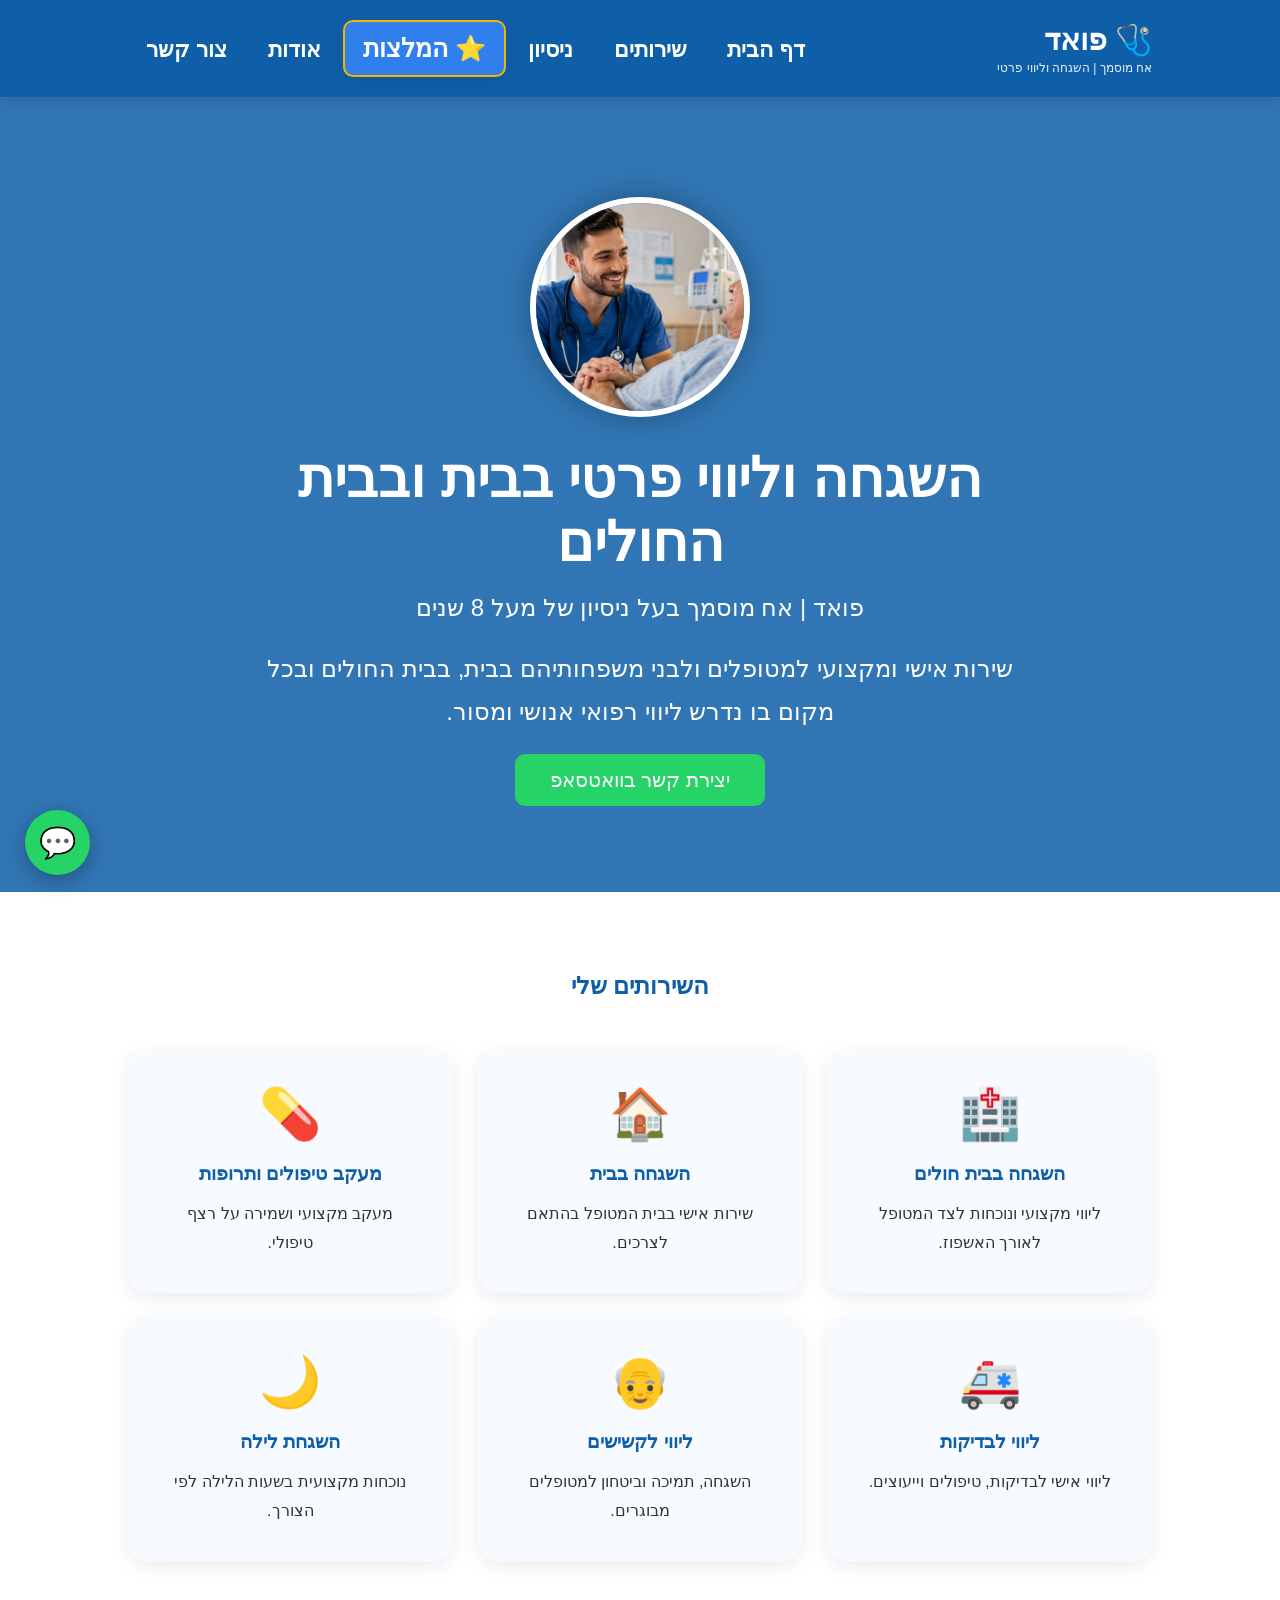
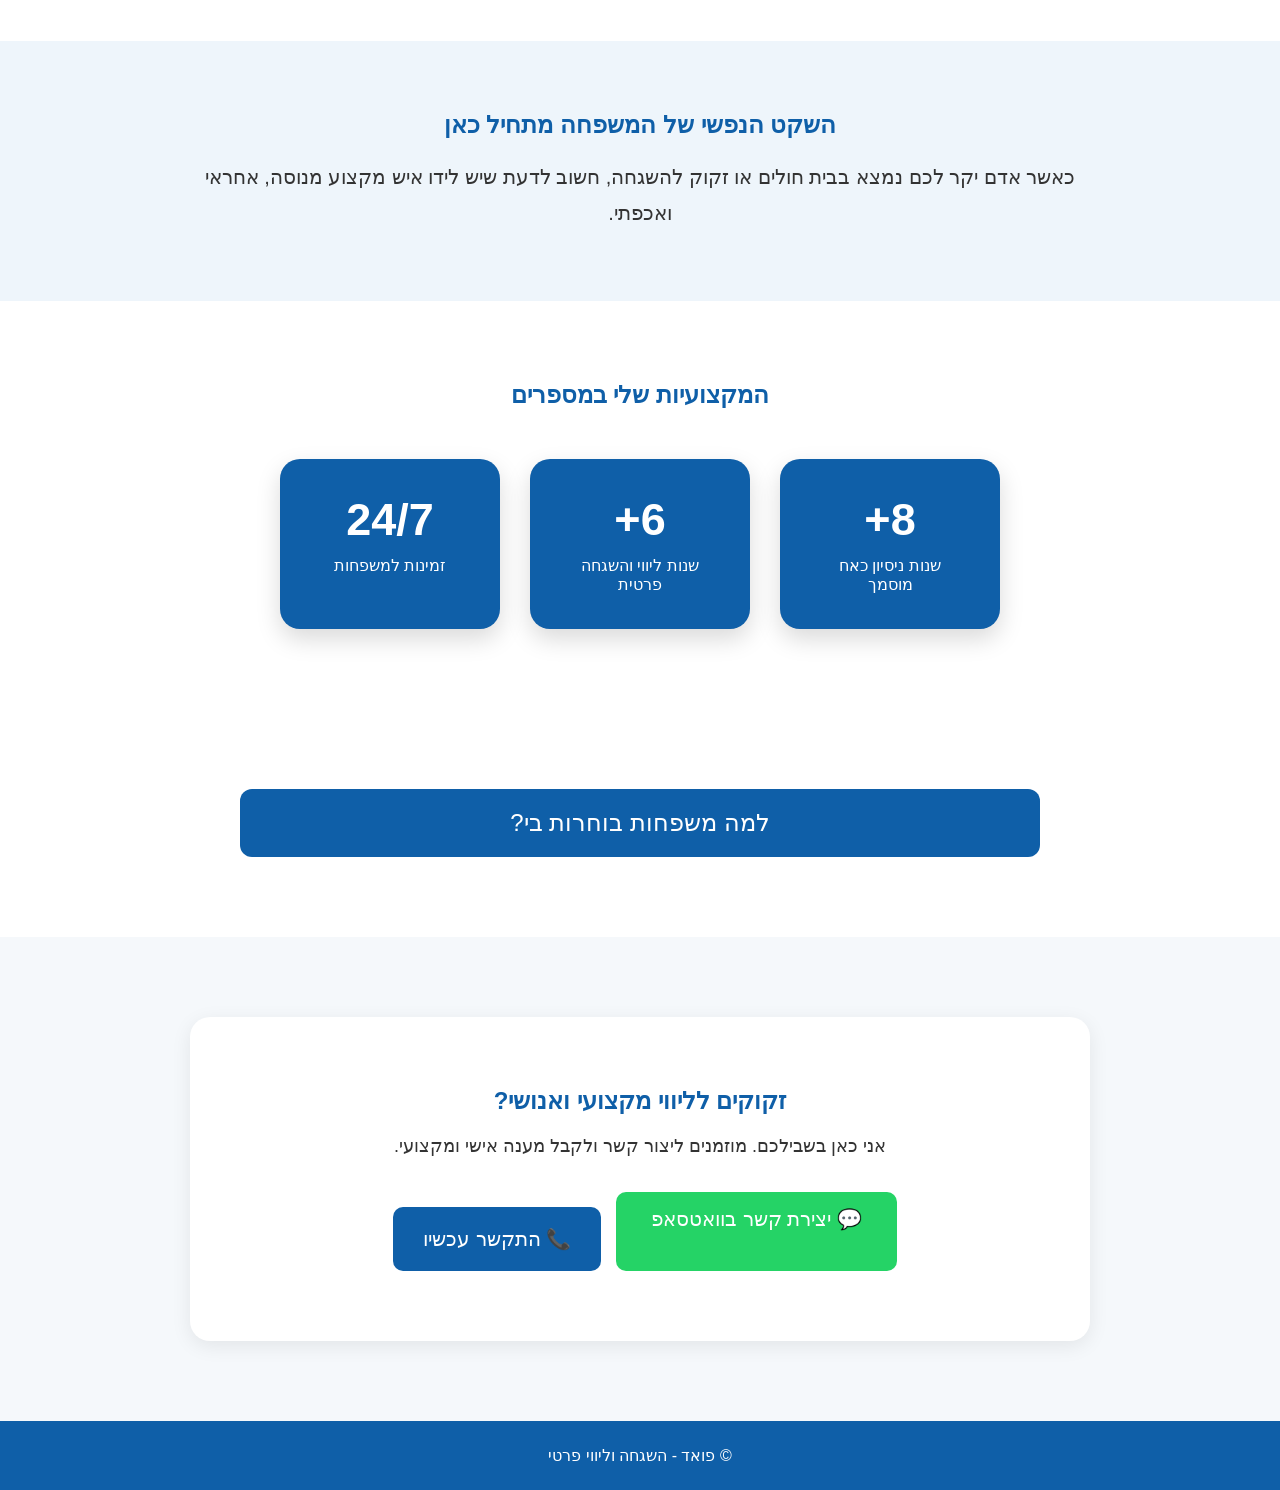
==== index.html @ 44f3ae75 "First website upload" ====
<!DOCTYPE html>
<html lang="he" dir="rtl">
<head>
    <meta charset="UTF-8">
    <meta name="viewport" content="width=device-width, initial-scale=1.0">
    <title>פואד - השגחה וליווי פרטי</title>

    <link rel="stylesheet" href="css/style.css">
</head>




<body>

<header>

  <div class="logo">

    <div class="logo-main">
        🩺 פואד
    </div>

    <div class="logo-sub">
        אח מוסמך | השגחה וליווי פרטי
    </div>

</div>

    <nav>

        <a href="index.html">דף הבית</a>

        <a href="#services">שירותים</a>

        <a href="#stats">ניסיון</a>


        
       <a class="recommendation-link"  href="recommendations.html">

          ⭐ המלצות

        </a>


        <a href="about.html">אודות</a>

        <a href="contact.html">צור קשר</a>

    </nav>

</header>


<section class="hero">

    <div class="hero-content">

        <img src="images/fuad.jpg" alt="פואד" class="profile-image">

    <h1>
    השגחה וליווי פרטי בבית ובבית החולים
</h1>

<h3 class="hero-subtitle">
    פואד | אח מוסמך בעל ניסיון של מעל 8 שנים
</h3>

        <p>
            שירות אישי ומקצועי למטופלים ולבני משפחותיהם בבית, בבית החולים ובכל מקום בו נדרש ליווי רפואי אנושי ומסור.
        </p>

        <a class="whatsapp-btn"
           href="https://wa.me/972526939350?text=שלום פואד, ראיתי את האתר שלך ואני מעוניין לקבל מידע על השירותים."
           target="_blank">

            יצירת קשר בוואטסאפ

        </a>

    </div>

</section>






<section class="services" id="services">

    <h2>השירותים שלי</h2>

    <div class="services-grid">

        <div class="service-card">
            <div class="service-icon">🏥</div>
            <h3>השגחה בבית חולים</h3>
            <p>ליווי מקצועי ונוכחות לצד המטופל לאורך האשפוז.</p>
        </div>

        <div class="service-card">
            <div class="service-icon">🏠</div>
            <h3>השגחה בבית</h3>
            <p>שירות אישי בבית המטופל בהתאם לצרכים.</p>
        </div>

        <div class="service-card">
            <div class="service-icon">💊</div>
            <h3>מעקב טיפולים ותרופות</h3>
            <p>מעקב מקצועי ושמירה על רצף טיפולי.</p>
        </div>

        <div class="service-card">
            <div class="service-icon">🚑</div>
            <h3>ליווי לבדיקות</h3>
            <p>ליווי אישי לבדיקות, טיפולים וייעוצים.</p>
        </div>

        <div class="service-card">
            <div class="service-icon">👴</div>
            <h3>ליווי לקשישים</h3>
            <p>השגחה, תמיכה וביטחון למטופלים מבוגרים.</p>
        </div>

        <div class="service-card">
            <div class="service-icon">🌙</div>
            <h3>השגחת לילה</h3>
            <p>נוכחות מקצועית בשעות הלילה לפי הצורך.</p>
        </div>

    </div>

</section>



<section class="trust">

    <h2>השקט הנפשי של המשפחה מתחיל כאן</h2>

    <p>
        כאשר אדם יקר לכם נמצא בבית חולים או זקוק להשגחה,
        חשוב לדעת שיש לידו איש מקצוע מנוסה, אחראי ואכפתי.
    </p>

</section>





<section class="stats" id="stats">

    <h2>המקצועיות שלי במספרים</h2>

    <div class="stats-container">

       <div class="stat-box">
    <h3>8+</h3>
    <p>שנות ניסיון כאח מוסמך</p>
</div>

<div class="stat-box">
    <h3>6+</h3>
    <p>שנות ליווי והשגחה פרטית</p>
</div>

<div class="stat-box">
    <h3>24/7</h3>
    <p>זמינות למשפחות</p>
</div>

    </div>

</section>

<section class="why-me">

    <button class="accordion-btn">
        למה משפחות בוחרות בי?
    </button>

    <div class="accordion-content">

        <ul>

            <li>אח מוסמך עם ניסיון קליני אמיתי</li>

            <li>ליווי אישי וישיר ללא חברת תיווך</li>

            <li>זמינות וגמישות בהתאם לצורכי המשפחה</li>

            <li>ניסיון בסיעוד מורכב ובפסיכיאטריה</li>

            <li>קשר רציף ועדכונים לבני המשפחה</li>

            <li>יחס אנושי, סבלני ומכבד</li>

        </ul>

    </div>

</section>

<section class="final-cta">

    <h2>
        זקוקים לליווי מקצועי ואנושי?
    </h2>

    <p>
        אני כאן בשבילכם. מוזמנים ליצור קשר ולקבל מענה אישי ומקצועי.
    </p>

<div class="cta-buttons">

    <a
    class="whatsapp-btn"
    href="https://wa.me/972526939350"
    target="_blank">

    💬 יצירת קשר בוואטסאפ

    </a>

    <a
    class="call-btn"
    href="tel:0526939350">

    📞 התקשר עכשיו

    </a>

</div>

</section>

<footer>

    <p>
        © פואד - השגחה וליווי פרטי
    </p>

</footer>

<a
class="floating-whatsapp"
href="https://wa.me/972526939350"
target="_blank">

💬

</a>

<script>

const accordionBtn =
document.querySelector(".accordion-btn");

const accordionContent =
document.querySelector(".accordion-content");

accordionBtn.addEventListener("click", () => {

    accordionContent.classList.toggle("active");

});

</script>


</body>
</html>
---- css/style.css ----
*{
    margin:0;
    padding:0;
    box-sizing:border-box;
    font-family:Arial, sans-serif;
}

body{
    background:#f5f8fb;
    color:#333;
}

header{
    background:#0f5fa8;
    color:white;

    display:flex;
    justify-content:space-between;
    align-items:center;

    padding:20px 10%;
}

nav a{

    color:white;

    text-decoration:none;

    font-weight:700;

    font-size:22px;

    padding:12px 18px;

    border-radius:10px;

    transition:all 0.3s ease;

    display:inline-block;
}

.hero{
    text-align:center;
    padding:100px 20px;
}

.hero h1{
    font-size:48px;
    margin-bottom:20px;
}

.hero p{
    font-size:22px;
    margin-bottom:30px;
}

.whatsapp-btn{
    background:#25d366;
    color:white;

    text-decoration:none;

    padding:15px 35px;
    border-radius:10px;

    font-size:20px;
}

.services{
    padding:80px 10%;
}

.services h2{
    text-align:center;
    margin-bottom:40px;
}

.cards{
    display:grid;
    grid-template-columns:repeat(auto-fit,minmax(250px,1fr));
    gap:20px;
}

.card{
    background:white;
    padding:30px;

    text-align:center;

    border-radius:15px;

    box-shadow:0 0 15px rgba(0,0,0,0.1);
}

.advantages{
    padding:80px 10%;
    text-align:center;
}

.advantages ul{
    list-style:none;
    margin-top:30px;
}

.advantages li{
    margin-bottom:15px;
    font-size:20px;
}

footer{
    background:#0f5fa8;
    color:white;
    text-align:center;
    padding:25px;
    margin-top:50px;
}


.hero{
    background:linear-gradient(
        rgba(15,95,168,0.85),
        rgba(15,95,168,0.85)
    );
    
    color:white;

    min-height:80vh;

    display:flex;
    justify-content:center;
    align-items:center;

    text-align:center;
}

.hero-content{
    max-width:800px;
}

.profile-image{
    width:220px;
    height:220px;

    object-fit:cover;

    border-radius:50%;

    border:6px solid white;

    margin-bottom:25px;

    box-shadow:0 0 30px rgba(0,0,0,0.3);
}

.hero h1{
    font-size:55px;
    margin-bottom:20px;
}

.hero p{
    font-size:24px;
    line-height:1.8;
    margin-bottom:35px;
}

.card{
    transition:0.3s;
}

.card:hover{
    transform:translateY(-10px);
}

.whatsapp-btn:hover{
    opacity:0.9;
}


.stats{
    background:white;
    padding:80px 10%;
    text-align:center;
}

.stats h2{
    margin-bottom:50px;
    color:#0f5fa8;
}

.stats-container{
    display:flex;
    justify-content:center;
    gap:30px;
    flex-wrap:wrap;
}

.stat-box{
    background:#0f5fa8;
    color:white;

    width:220px;

    padding:35px;

    border-radius:20px;

    box-shadow:0 10px 25px rgba(0,0,0,0.15);
}

.stat-box h3{
    font-size:45px;
    margin-bottom:10px;
}

.trust{
    padding:70px 15%;
    text-align:center;
    background:#eef5fb;
}

.trust h2{
    color:#0f5fa8;
    margin-bottom:20px;
}

.trust p{
    font-size:20px;
    line-height:1.8;
}

.why-me{
    padding:80px 10%;
    background:#ffffff;
    text-align:center;
}

.why-me h2{
    color:#0f5fa8;
    margin-bottom:35px;
}

.why-me ul{
    list-style:none;
    max-width:700px;
    margin:auto;
}

.why-me li{
    padding:15px;
    margin-bottom:12px;
    background:#f5f8fb;
    border-radius:12px;
    font-size:20px;
}

.why-me{
    padding:80px 10%;
}

.accordion{
    max-width:800px;
    margin:auto;
}

.accordion-title{
    background:#0f5fa8;
    color:white;
    padding:20px;
    border-radius:12px;
    text-align:center;
    font-size:24px;
    cursor:pointer;
}

.accordion-content{
    max-height:0;
    overflow:hidden;
    transition:max-height 0.5s ease;
}


.accordion-content ul{
    list-style:none;
    margin-top:15px;
}

.accordion-content li{
    background:#f5f8fb;
    padding:15px;
    margin-bottom:10px;
    border-radius:10px;
}

header{
    position:sticky;
    top:0;
    z-index:999;

    background:#0f5fa8;

    box-shadow:0 3px 15px rgba(0,0,0,0.15);

    backdrop-filter:blur(8px);
}

.logo{
    display:flex;
    flex-direction:column;
}

.logo-main{
    font-size:30px;
    font-weight:bold;
    line-height:1.2;
    transition:0.3s;
}

.logo-sub{
    font-size:12px;
    opacity:0.9;
    margin-top:3px;
}

nav a{
    transition:0.3s;
}

nav a:hover{
    background:rgba(255,255,255,0.15);
    transform:scale(1.2);
    color:white;
    -webkit-transform:scale(1.2);
    -moz-transform:scale(1.2);
    -ms-transform:scale(1.2);
    -o-transform:scale(1.2);
}

.floating-whatsapp{
    position:fixed;

    bottom:25px;
    left:25px;

    width:65px;
    height:65px;

    background:#25d366;

    border-radius:50%;

    display:flex;
    justify-content:center;
    align-items:center;

    text-decoration:none;

    font-size:30px;

    box-shadow:0 5px 20px rgba(0,0,0,0.3);

    z-index:9999;
}

.hero-subtitle{
    margin-bottom:25px;
    font-size:24px;
    font-weight:normal;
}

.recommendations-page{
    padding:80px 10%;
    text-align:center;
}

.recommendations-page h1{
    color:#0f5fa8;
    margin-bottom:15px;
}

.recommendations-intro{
    margin-bottom:40px;
    font-size:20px;
}

.recommendations-gallery{
    display:grid;
    grid-template-columns:repeat(auto-fit,minmax(320px,1fr));
    gap:30px;
}

.recommendation-card{
    background:white;

    border-radius:15px;

    overflow:hidden;

    box-shadow:0 5px 20px rgba(0,0,0,0.15);

    transition:0.3s;
}

.recommendation-card:hover{
    transform:translateY(-8px);
}

.recommendation-card img{
    width:100%;
    display:block;
}

.stars{
    padding:15px;
    font-size:24px;
}

.recommendation-card img{
    width:100%;
    display:block;

    transition:0.4s;
}

.recommendation-card:hover img{
    transform:scale(1.03);
}

.recommendation-contact{
    margin-top:60px;
}

.recommendation-contact .whatsapp-btn{
    display:inline-block;
    margin-top:20px;
}


.modal{
    display:none;

    position:fixed;

    top:0;
    left:0;

    width:100%;
    height:100%;

    background:rgba(0,0,0,0.7);

    z-index:9999;
}

.modal-image{
    position:absolute;

    top:50%;
    left:50%;

    transform:translate(-50%,-50%);

    width:700px;
    max-width:90%;

    max-height:80vh;

    border-radius:15px;

    box-shadow:0 0 30px rgba(0,0,0,0.4);
}

.close-modal{
    position:absolute;

    top:20px;
    left:30px;

    color:white;

    font-size:40px;

    cursor:pointer;
}

.recommendation-card img{
    cursor:pointer;
    transition:0.3s;
}

.recommendation-card img:hover{
    transform:scale(1.02);
    opacity:0.9;
}

.about-page{
    padding:80px 10%;
}

.about-container{
    display:flex;

    gap:50px;

    align-items:center;

    flex-wrap:wrap;
}

.about-image{
    flex:1;
    min-width:300px;
}

.about-image img{
    width:100%;

    border-radius:20px;

    box-shadow:0 10px 25px rgba(0,0,0,0.15);
}

.about-content{
    flex:2;
    min-width:300px;
}

.about-content h1{
    color:#0f5fa8;
    margin-bottom:10px;
}

.about-content h2{
    margin-bottom:25px;
}

.about-content p{
    font-size:20px;
    line-height:1.9;
    margin-bottom:20px;
}

.services-details{
    padding:80px 10%;
    background:white;
}

.services-details h2{
    text-align:center;
    color:#0f5fa8;
    margin-bottom:50px;
}

.service-grid{
    display:grid;
    grid-template-columns:repeat(auto-fit,minmax(250px,1fr));
    gap:25px;
}

.service-item{
    background:#f5f8fb;

    padding:30px;

    border-radius:15px;

    text-align:center;

    transition:0.3s;

    box-shadow:0 5px 15px rgba(0,0,0,0.08);
}

.service-item:hover{
    transform:translateY(-8px);
}

.service-item h3{
    margin:15px 0;
    color:#0f5fa8;
}

.service-item p{
    line-height:1.7;
}

.faq{
    padding:80px 10%;
    background:white;
}

.faq h2{
    text-align:center;
    color:#0f5fa8;
    margin-bottom:50px;
}

.faq-item{
    background:#f5f8fb;

    padding:25px;

    margin-bottom:20px;

    border-radius:15px;

    box-shadow:0 5px 15px rgba(0,0,0,0.05);
}

.faq-item h3{
    color:#0f5fa8;
    margin-bottom:12px;
}

.faq-item p{
    line-height:1.8;
}

.contact-page{
    padding:80px 10%;
    text-align:center;
}

.contact-page h1{
    color:#0f5fa8;
    margin-bottom:20px;
}

.contact-intro{
    margin-bottom:40px;
    font-size:20px;
}

.contact-box{
    background:white;

    padding:35px;

    margin-bottom:25px;

    border-radius:15px;

    box-shadow:0 5px 15px rgba(0,0,0,0.08);
}

.contact-box h2{
    color:#0f5fa8;
    margin-bottom:15px;
}

.contact-box p{
    line-height:1.8;
}
.contact-box p{
    margin-bottom:20px;
}

.contact-box .whatsapp-btn{
    display:inline-block;
}

@media (max-width: 768px){

    header{
        flex-direction:column;
        gap:15px;
        text-align:center;
    }

    nav{
        display:flex;
        flex-wrap:wrap;
        justify-content:center;
        gap:10px;
    }

    nav a{
        margin-right:0;
    }

    .hero h1{
        font-size:34px;
    }

    .hero-subtitle{
        font-size:20px;
    }

    .hero p{
        font-size:18px;
    }

    .profile-image{
        width:170px;
        height:170px;
    }

    .stats-container{
        flex-direction:column;
        align-items:center;
    }

    .stat-box{
        width:100%;
        max-width:300px;
    }

    .about-container{
        flex-direction:column;
    }

    .contact-page,
    .about-page,
    .services,
    .coverage,
    .faq,
    .recommendations-page{
        padding:50px 5%;
    }

}

.call-btn{
    display:inline-block;

    margin-top:15px;
    margin-left:10px;

    background:#0f5fa8;

    color:white;

    text-decoration:none;

    padding:15px 25px;

    border-radius:10px;
}
.final-message{
    text-align:center;

    font-size:24px;

    font-weight:bold;

    color:#0f5fa8;

    margin:60px 0;
}

.accordion-btn{
    width:100%;

    max-width:800px;

    background:#0f5fa8;

    color:white;

    border:none;

    padding:20px;

    border-radius:12px;

    font-size:24px;

    cursor:pointer;

    display:block;

    margin:auto;
}

.accordion-content{
    max-height:0;

    overflow:hidden;

    transition:max-height 0.4s ease;

    max-width:800px;

    margin:auto;
}

.accordion-content.active{
    max-height:500px;
}

.services{
    padding:80px 10%;
    background:white;
}

.services h2{
    text-align:center;
    color:#0f5fa8;
    margin-bottom:50px;
}

.services-grid{
    display:grid;
    grid-template-columns:repeat(auto-fit,minmax(280px,1fr));
    gap:25px;
}

.service-card{
    background:#f7faff;

    padding:35px;

    border-radius:20px;

    text-align:center;

    transition:0.3s;

    box-shadow:0 5px 20px rgba(0,0,0,0.08);
}

.service-card:hover{
    transform:translateY(-8px);

    box-shadow:0 12px 30px rgba(0,0,0,0.12);
}

.service-icon{
    font-size:50px;

    margin-bottom:20px;
}

.service-card h3{
    color:#0f5fa8;

    margin-bottom:15px;
}

.service-card p{
    line-height:1.8;
}

.final-cta{

    text-align:center;

    padding:70px 20px;

    margin:80px auto;

    max-width:900px;

    background:white;

    border-radius:20px;

    box-shadow:0 5px 20px rgba(0,0,0,0.08);
}

.final-cta h2{

    color:#0f5fa8;

    margin-bottom:15px;
}

.final-cta p{

    font-size:18px;

    margin-bottom:30px;

    line-height:1.8;
}
.cta-buttons{

    display:flex;

    justify-content:center;

    gap:15px;

    flex-wrap:wrap;
}

.call-btn{

    background:#0f5fa8;

    color:white;

    text-decoration:none;

    padding:20px 30px;

    border-radius:10px;

    font-size:20px;

    transition:0.3s;
}

.call-btn:hover{

    opacity:0.9;
}

.logo:hover .logo-main{

    transform:scale(1.05);
}

.recommendation-link{

    background:white;

  background:#2f80ed;
color:white;

    border:2px solid #f4b400;

    font-weight:700;
    font-size: 25px;

    box-shadow:0 4px 15px rgba(0,0,0,0.08);
}

.recommendation-link:hover{

    background:#f4b400;

    color:white !important;

    transform:scale(1.08);
}
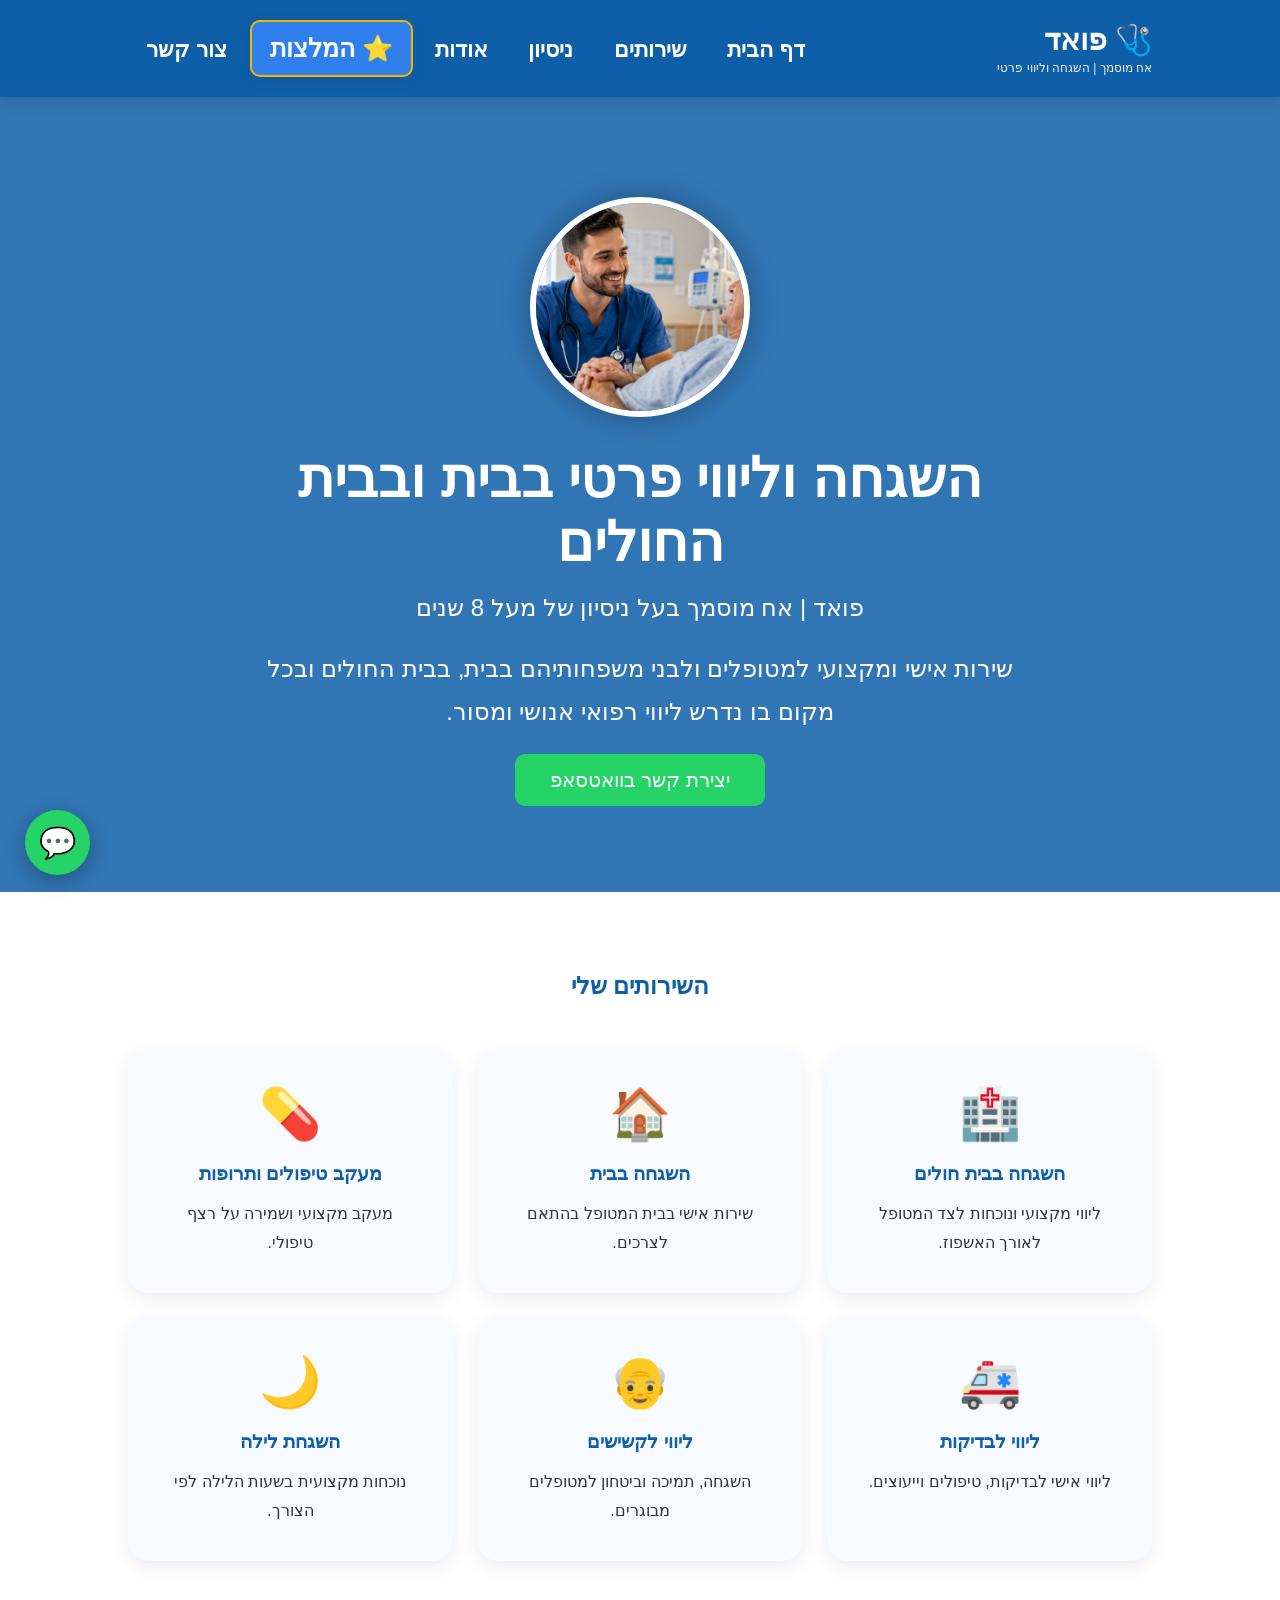
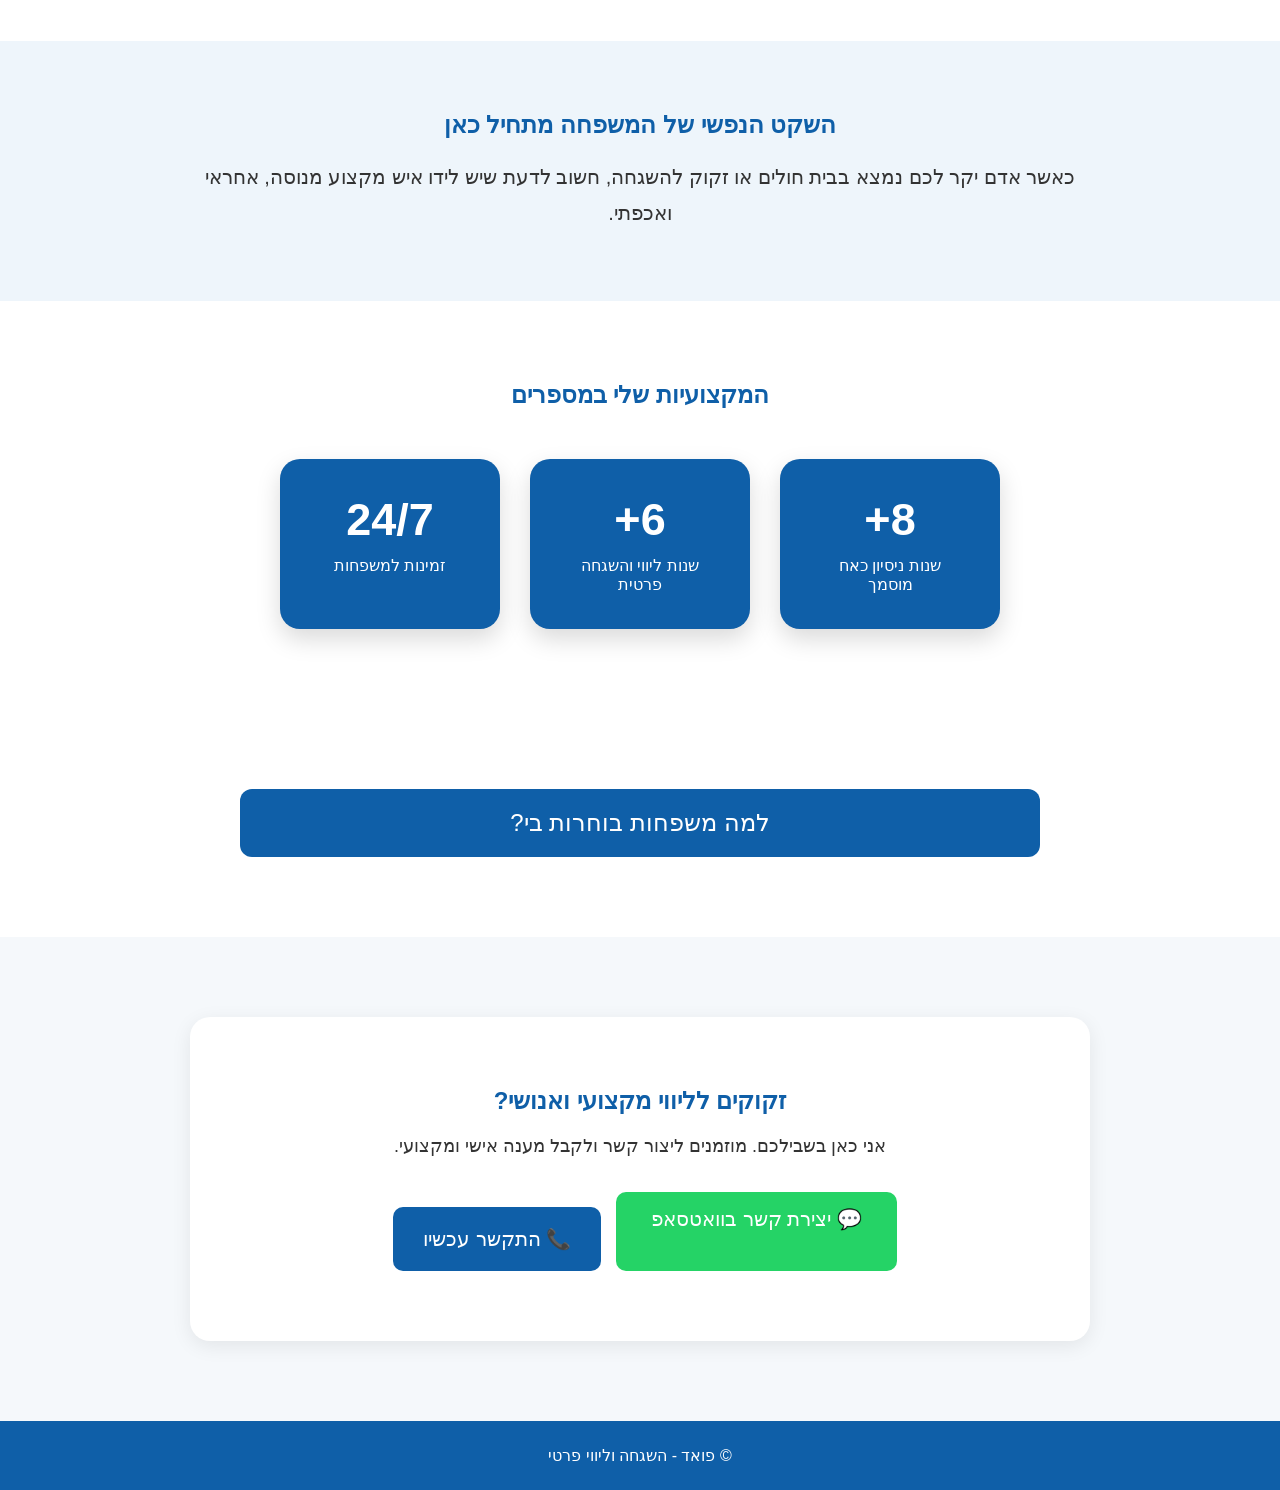
==== commit 5bb495e1: "Update mobile menu" ====
--- a/index.html
+++ b/index.html
@@ -27,28 +27,22 @@
 
 </div>
 
-    <nav>
-
-        <a href="index.html">דף הבית</a>
-
-        <a href="#services">שירותים</a>
-
-        <a href="#stats">ניסיון</a>
-
-
-        
-       <a class="recommendation-link"  href="recommendations.html">
-
-          ⭐ המלצות
-
-        </a>
-
-
-        <a href="about.html">אודות</a>
-
-        <a href="contact.html">צור קשר</a>
-
-    </nav>
+<button class="menu-toggle">
+    ☰
+</button>
+
+<nav class="navbar">
+
+    <a href="index.html">דף הבית</a>
+    <a href="#services">שירותים</a>
+    <a href="#stats">ניסיון</a>
+    <a href="about.html">אודות</a>
+    <a class="recommendation-link" href="recommendations.html">
+        ⭐ המלצות
+    </a>
+    <a href="contact.html">צור קשר</a>
+
+</nav>
 
 </header>
 
@@ -271,5 +265,7 @@
 </script>
 
 
+
+<script src="javaScript/js.js"></script>
 </body>
 </html>
--- a/css/style.css
+++ b/css/style.css
@@ -660,6 +660,11 @@
 }
 
 @media (max-width: 768px){
+
+    .profile-image{
+    width:150px;
+    height:150px;
+}
 
     header{
         flex-direction:column;
@@ -933,4 +938,47 @@
     color:white !important;
 
     transform:scale(1.08);
+}
+
+.menu-toggle{
+
+    display:none;
+
+    background:none;
+
+    border:none;
+
+    color:white;
+
+    font-size:32px;
+
+    cursor:pointer;
+}
+
+@media (max-width:768px){
+
+    .menu-toggle{
+        display:block;
+    }
+
+    .navbar{
+
+        display:none;
+
+        flex-direction:column;
+
+        width:100%;
+
+        margin-top:15px;
+
+        text-align:center;
+    }
+
+    .navbar.active{
+        display:flex;
+    }
+
+    .navbar a{
+        margin:8px 0;
+    }
 }
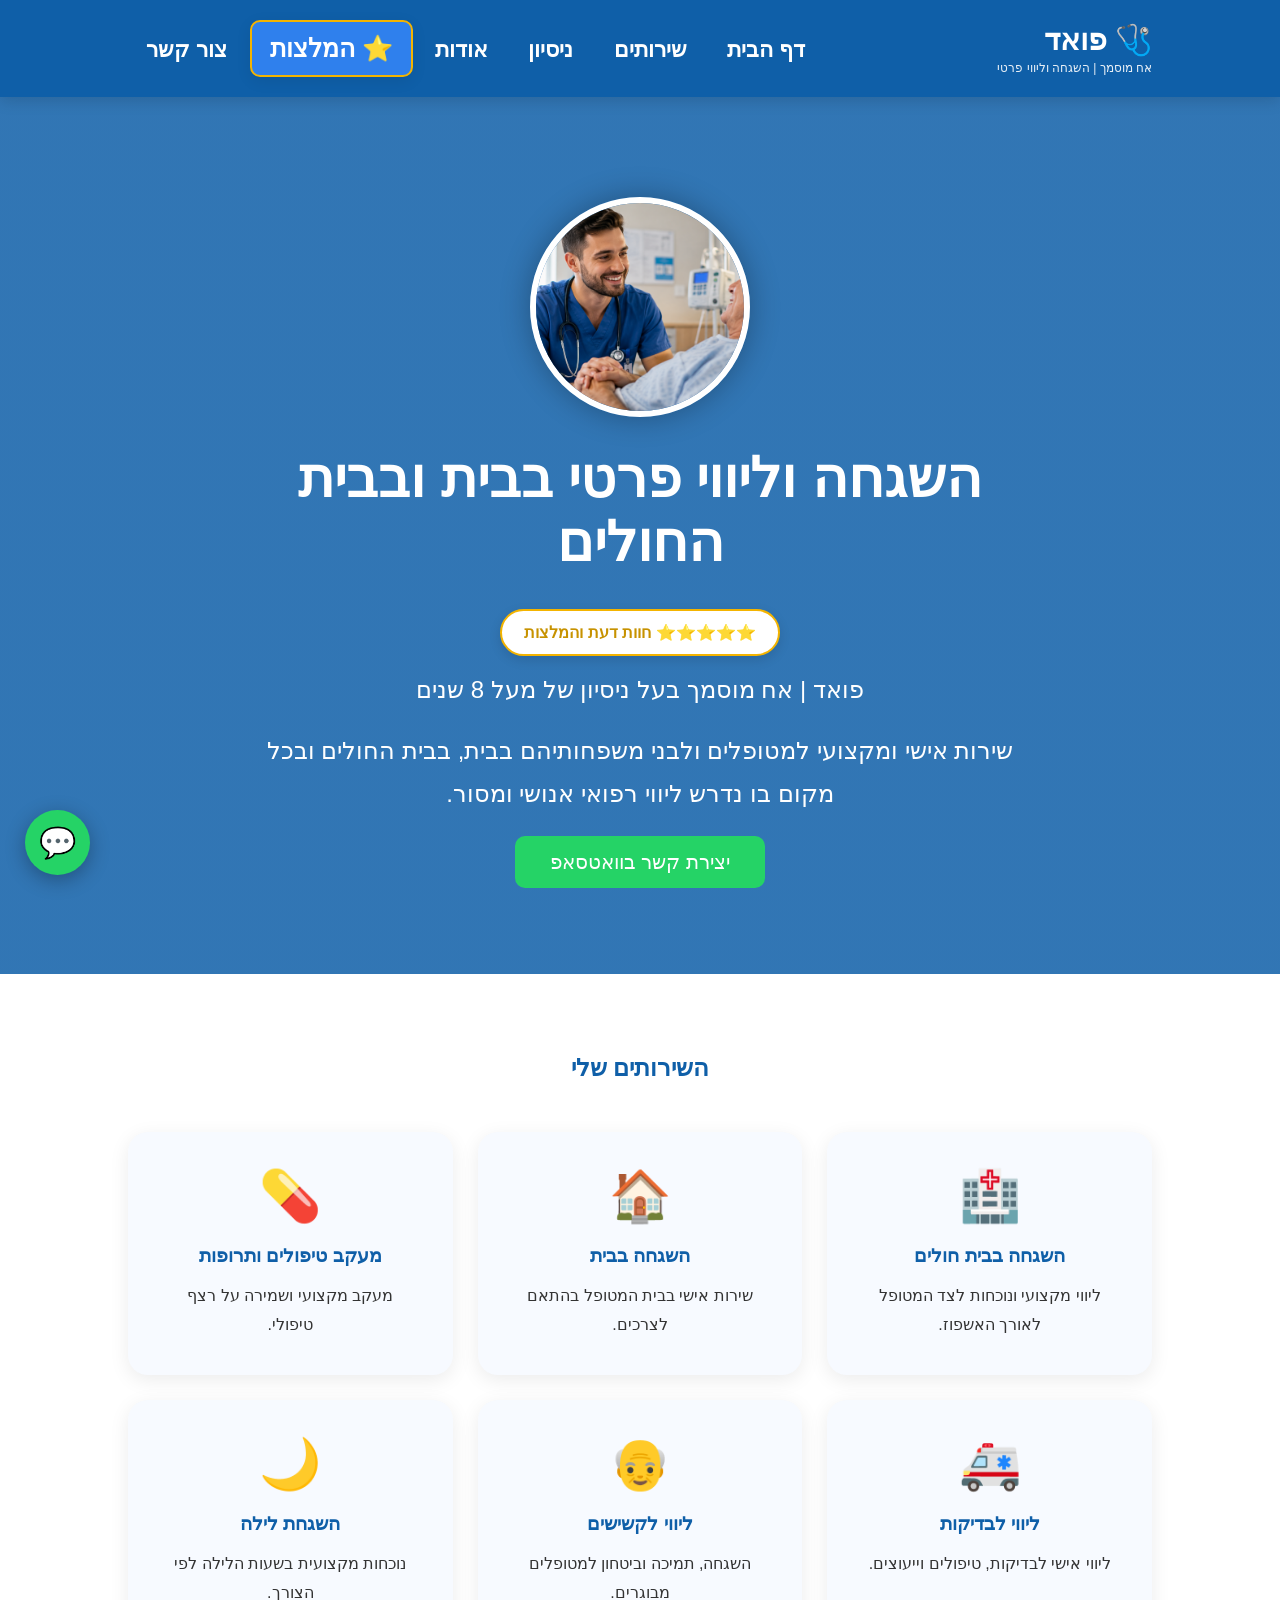
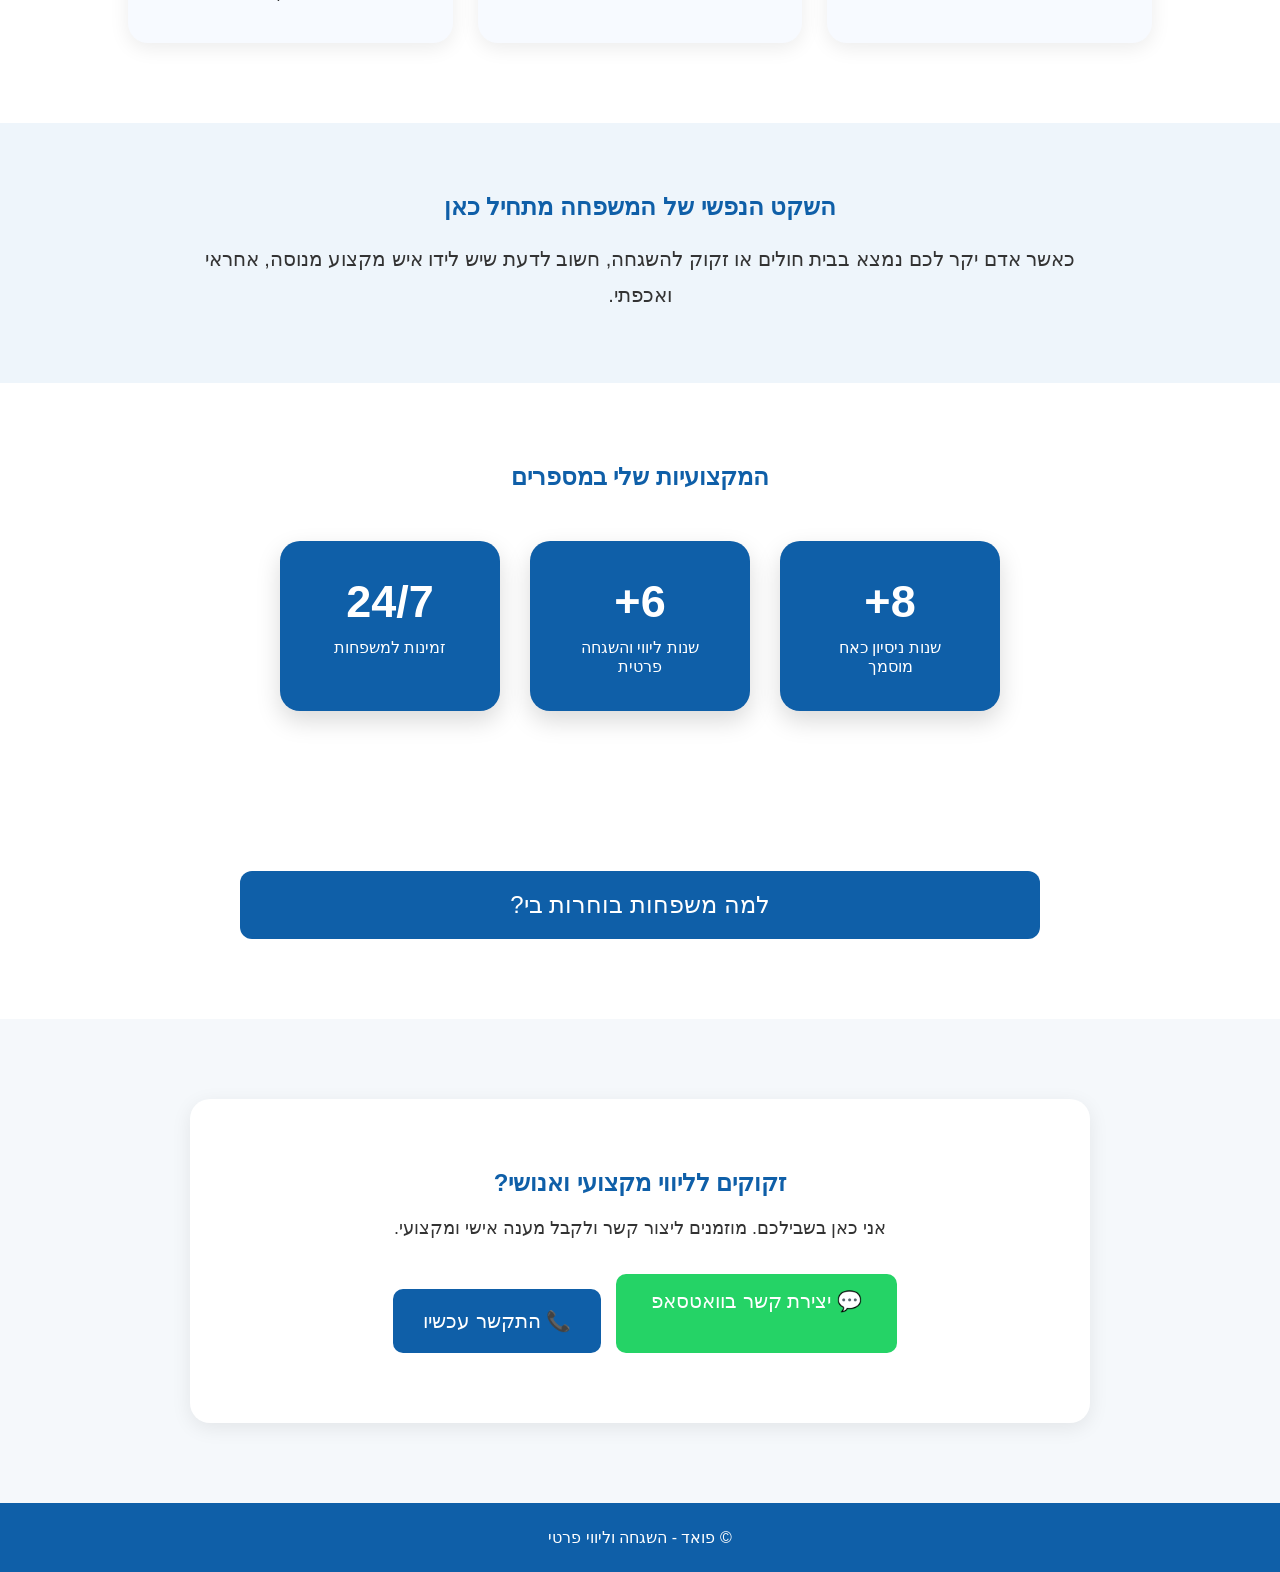
==== commit f30d2538: "Improve mobile homepage and reviews button" ====
--- a/index.html
+++ b/index.html
@@ -57,6 +57,10 @@
     השגחה וליווי פרטי בבית ובבית החולים
 </h1>
 
+<a href="recommendations.html" class="reviews-btn">
+    ⭐⭐⭐⭐⭐ חוות דעת והמלצות
+</a>
+
 <h3 class="hero-subtitle">
     פואד | אח מוסמך בעל ניסיון של מעל 8 שנים
 </h3>
--- a/css/style.css
+++ b/css/style.css
@@ -19,6 +19,7 @@
     align-items:center;
 
     padding:20px 10%;
+    position:relative;
 }
 
 nav a{
@@ -672,12 +673,6 @@
         text-align:center;
     }
 
-    nav{
-        display:flex;
-        flex-wrap:wrap;
-        justify-content:center;
-        gap:10px;
-    }
 
     nav a{
         margin-right:0;
@@ -695,10 +690,7 @@
         font-size:18px;
     }
 
-    .profile-image{
-        width:170px;
-        height:170px;
-    }
+
 
     .stats-container{
         flex-direction:column;
@@ -957,28 +949,184 @@
 
 @media (max-width:768px){
 
-    .menu-toggle{
-        display:block;
-    }
-
-    .navbar{
-
-        display:none;
-
-        flex-direction:column;
-
-        width:100%;
-
-        margin-top:15px;
-
-        text-align:center;
-    }
-
-    .navbar.active{
-        display:flex;
-    }
+    .hero{
+    min-height:auto;
+    padding:40px 15px;
+}
+
+.profile-image{
+    width:130px;
+    height:130px;
+    margin-bottom:15px;
+}
+
+.hero h1{
+    font-size:28px;
+    margin-bottom:12px;
+}
+
+.hero-subtitle{
+    font-size:18px;
+    margin-bottom:15px;
+}
+
+.hero p{
+    font-size:16px;
+    line-height:1.6;
+    margin-bottom:20px;
+}
+
+.reviews-btn{
+    margin:10px 0 15px;
+}
+
+.logo{
+
+    margin:auto;
+}
+
+header{
+
+    min-height:90px;
+
+    justify-content:center;
+}
+
+.menu-toggle{
+
+    display:block;
+
+    position:absolute;
+
+    right:20px;
+
+    top:50%;
+
+    transform:translateY(-50%);
+
+    background:none;
+
+    border:none;
+
+    color:white;
+
+    font-size:34px;
+
+    padding:0;
+
+    margin:0;
+}
+
+.navbar{
+
+    position:absolute;
+
+    top:90px;
+
+    right:15px;
+
+    width:220px;
+
+    background:rgba(255,255,255,0.97);
+
+    backdrop-filter:blur(10px);
+
+    border-radius:15px;
+
+    padding:10px;
+
+    box-shadow:0 15px 40px rgba(0,0,0,0.18);
+
+    text-align:right;
+
+    z-index:1000;
+
+    opacity:0;
+
+    visibility:hidden;
+
+    transform:translateY(-30px) scale(0.95);
+
+    transition:
+        opacity 0.45s ease,
+        transform 0.45s cubic-bezier(0.22, 1, 0.36, 1),
+        visibility 0.45s;
+}
+
+.navbar a{
+
+    display:block;
+
+    color:#0f5fa8;
+
+    padding:14px;
+
+    margin:0;
+
+    border-radius:10px;
+
+    font-size:18px;
+}
+
+.navbar a:hover{
+
+    background:#f5f8fb;
+
+    transform:none;
+}
+
+.navbar.active{
+
+    opacity:1;
+
+    visibility:visible;
+
+    transform:translateY(0) scale(1);
+}
 
     .navbar a{
         margin:8px 0;
     }
+}
+
+
+
+
+
+.reviews-btn {
+
+    display:inline-block;
+
+    margin:15px 0 20px;
+
+    padding:12px 22px;
+
+    background:white;
+
+    color:#c79200;
+
+    text-decoration:none;
+
+    border:2px solid #f4b400;
+
+    border-radius:30px;
+
+    font-weight:bold;
+
+    font-size:1rem;
+
+    transition:all 0.3s ease;
+
+    box-shadow:0 4px 12px rgba(0,0,0,0.12);
+}
+
+.reviews-btn:hover{
+
+    background:#f4b400;
+
+    color:white;
+
+    transform:translateY(-2px);
+
+    box-shadow:0 6px 16px rgba(0,0,0,0.18);
 }
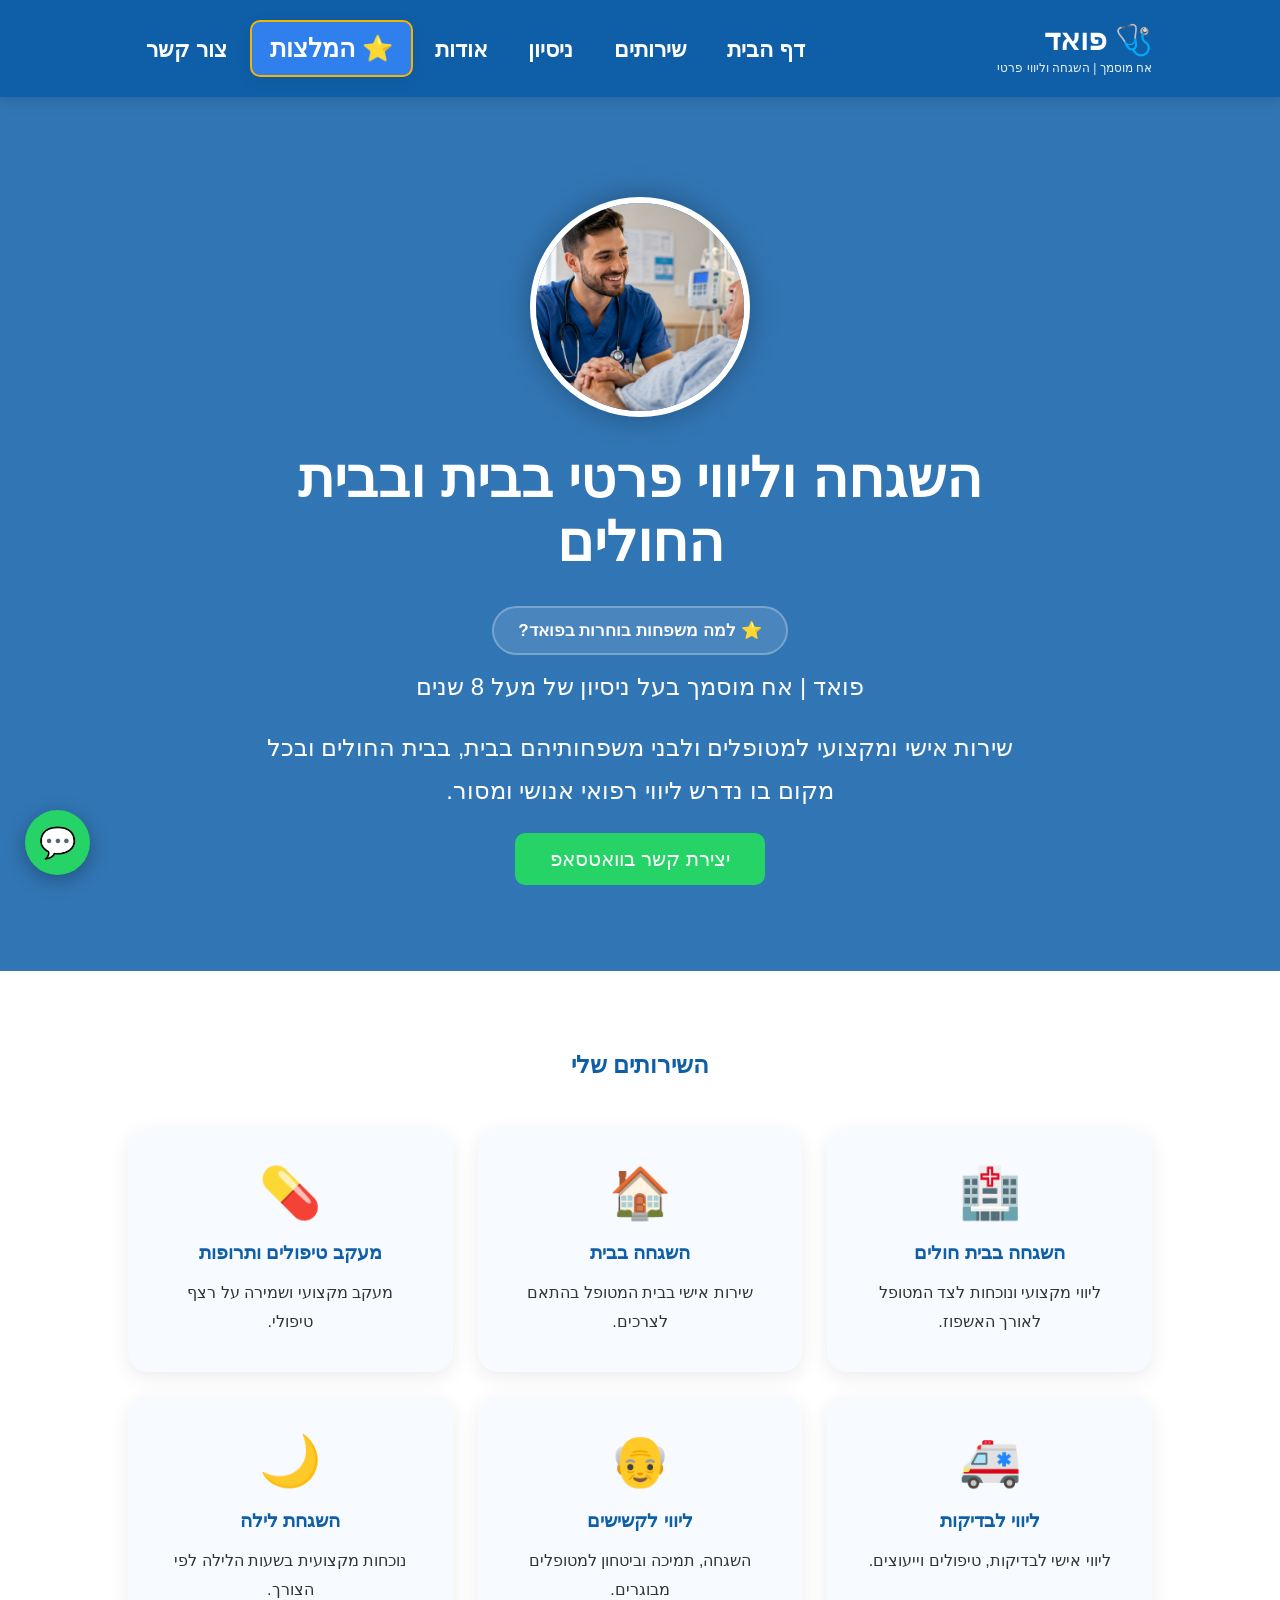
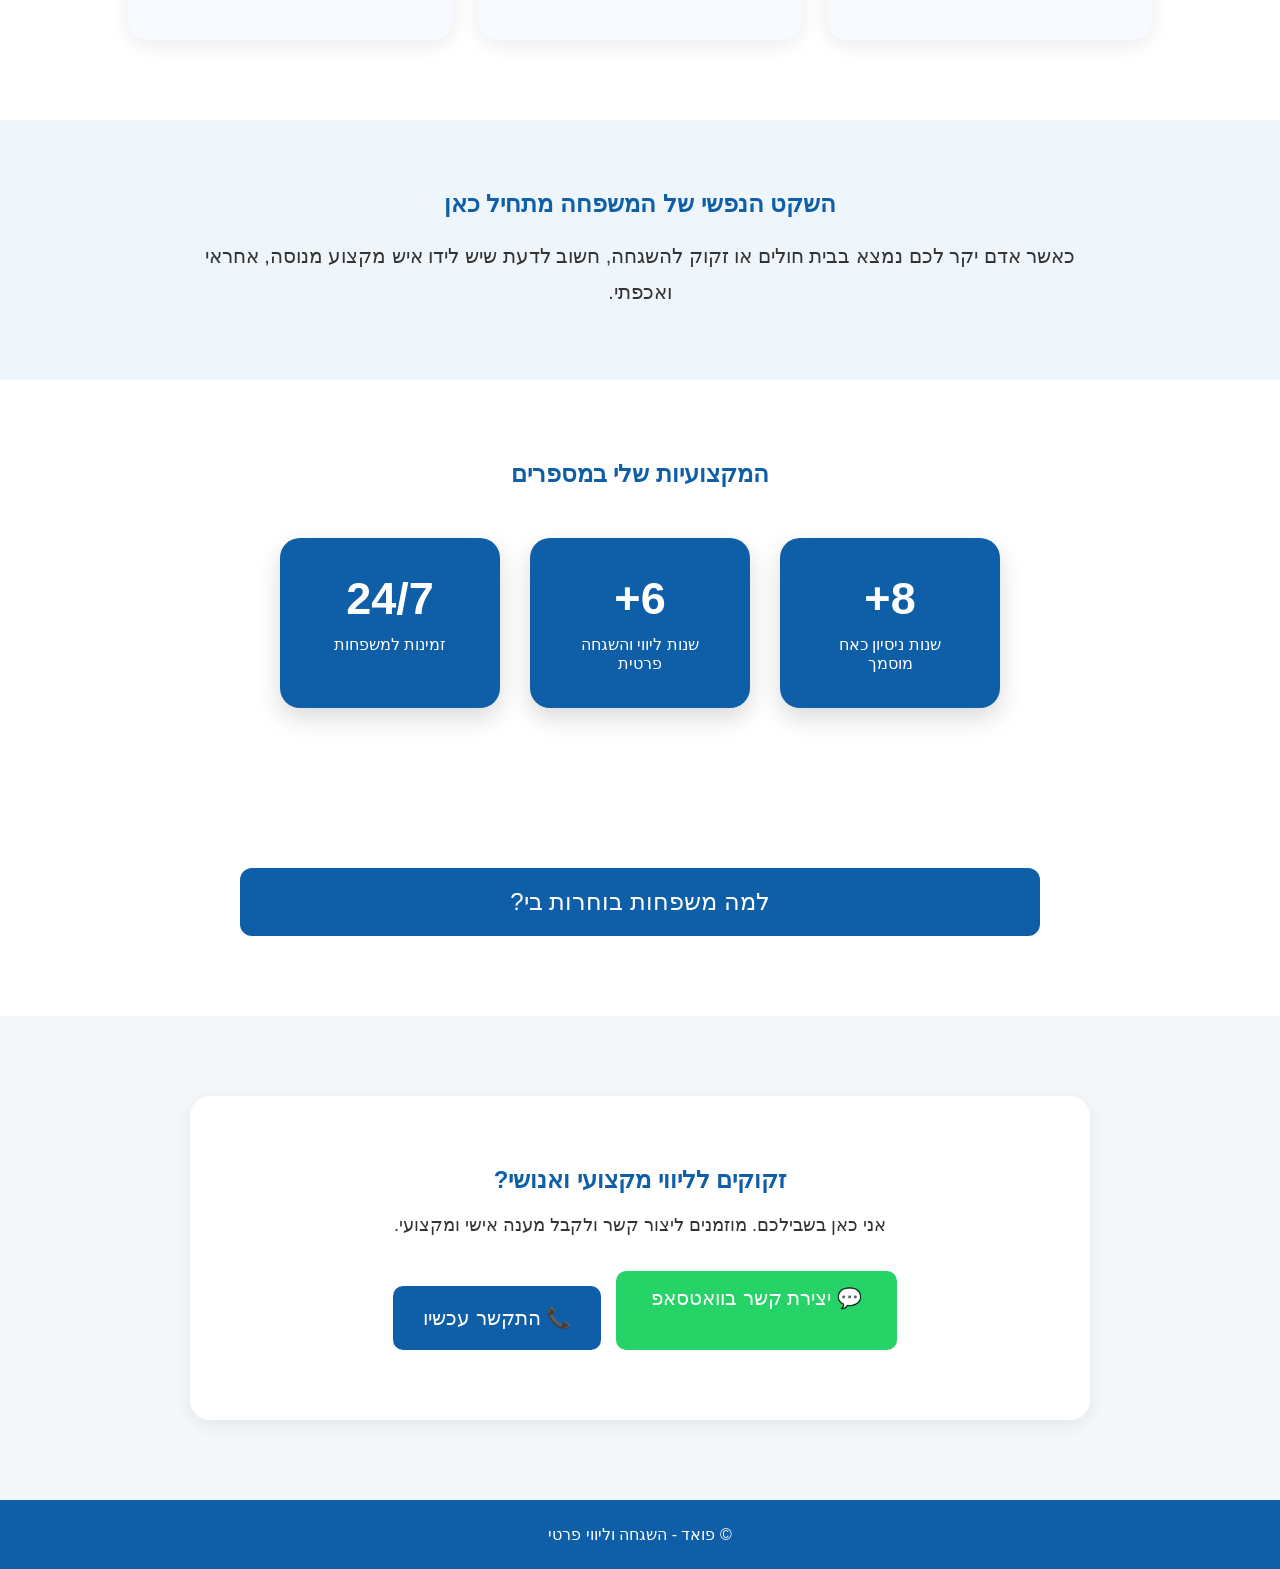
==== commit 8d3e8a15: "Improve mobile homepage and reviews button" ====
--- a/index.html
+++ b/index.html
@@ -58,7 +58,7 @@
 </h1>
 
 <a href="recommendations.html" class="reviews-btn">
-    ⭐⭐⭐⭐⭐ חוות דעת והמלצות
+⭐ למה משפחות בוחרות בפואד?
 </a>
 
 <h3 class="hero-subtitle">
--- a/css/style.css
+++ b/css/style.css
@@ -1092,32 +1092,36 @@
 
 
 
-
-.reviews-btn {
+.reviews-btn{
 
     display:inline-block;
 
-    margin:15px 0 20px;
-
-    padding:12px 22px;
+    margin:12px 0 18px;
+
+    padding:12px 24px;
+
+    background:rgba(255,255,255,0.12);
+
+    color:white;
+
+    border:2px solid rgba(255,255,255,0.25);
+
+    border-radius:30px;
+
+    text-decoration:none;
+
+    font-size:17px;
+
+    font-weight:700;
+
+    transition:0.3s;
+}
+
+.reviews-btn:hover{
 
     background:white;
 
-    color:#c79200;
-
-    text-decoration:none;
-
-    border:2px solid #f4b400;
-
-    border-radius:30px;
-
-    font-weight:bold;
-
-    font-size:1rem;
-
-    transition:all 0.3s ease;
-
-    box-shadow:0 4px 12px rgba(0,0,0,0.12);
+    color:#0f5fa8;
 }
 
 .reviews-btn:hover{
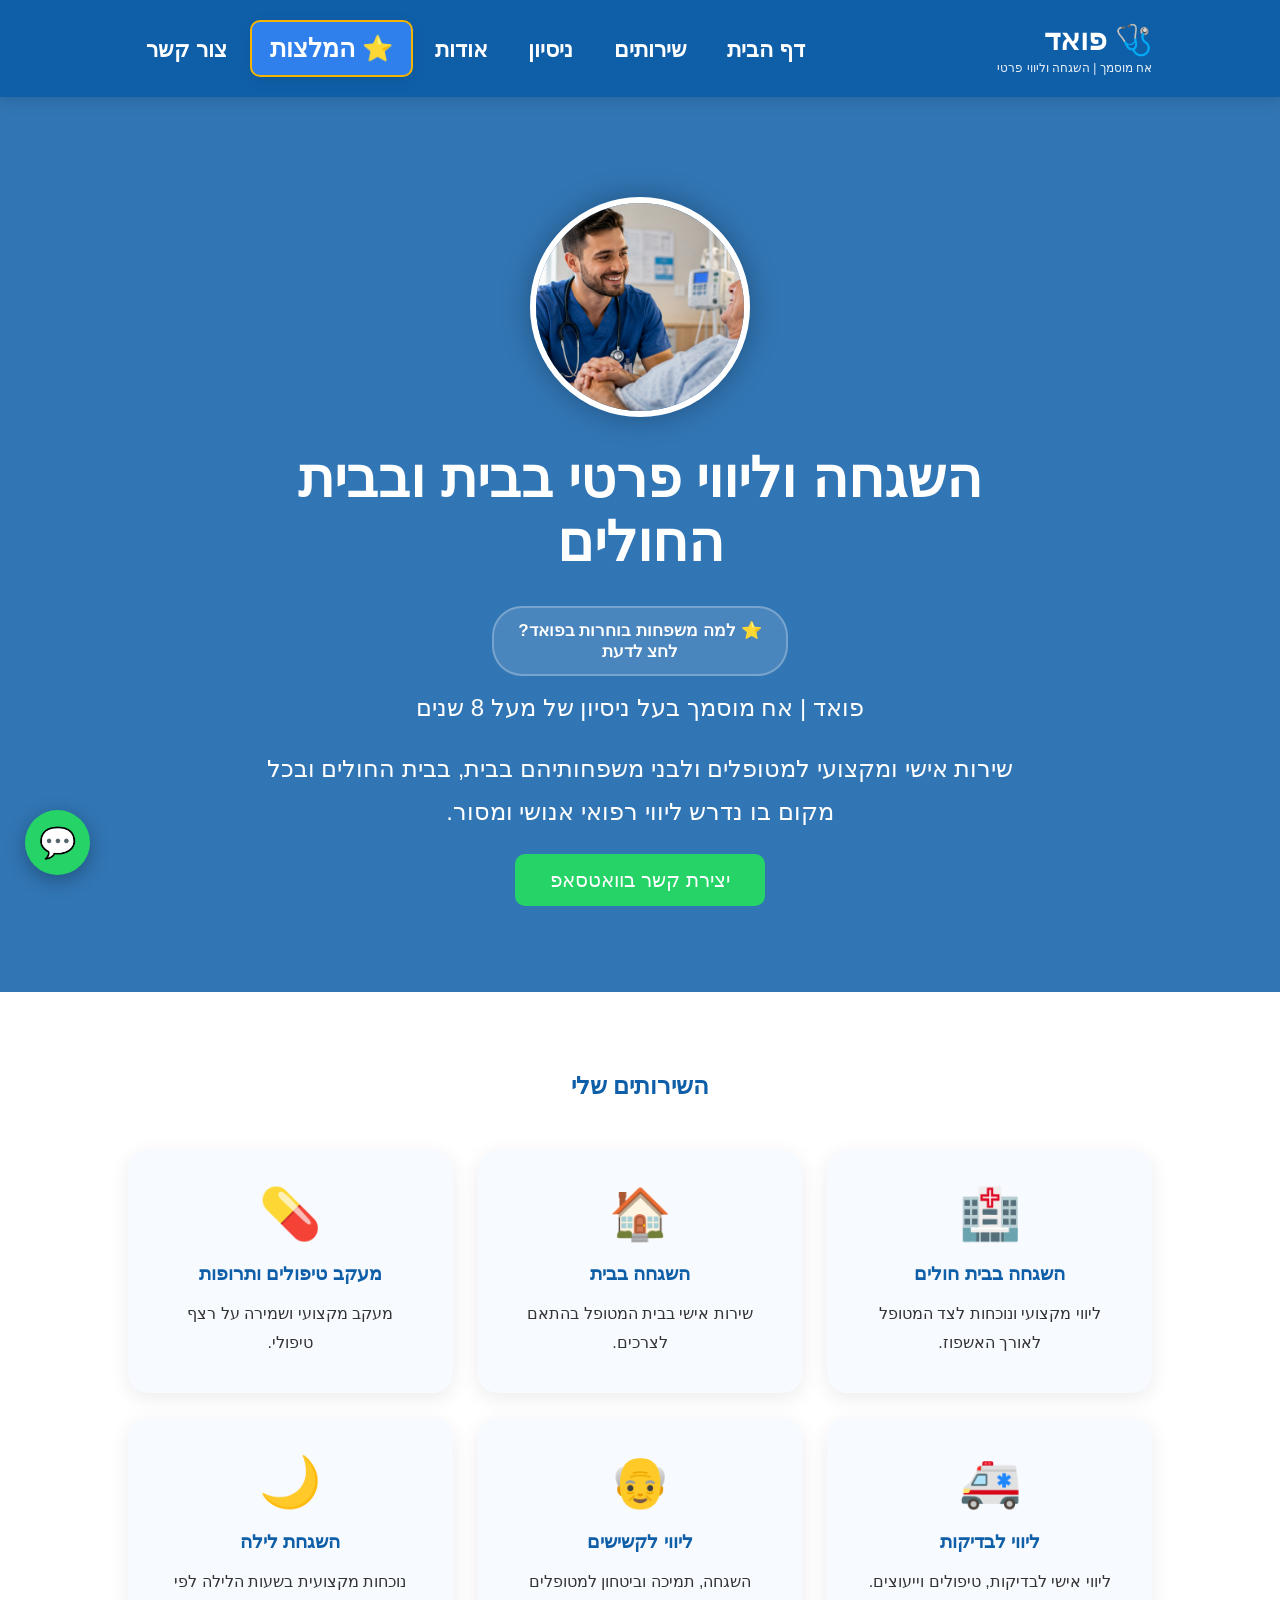
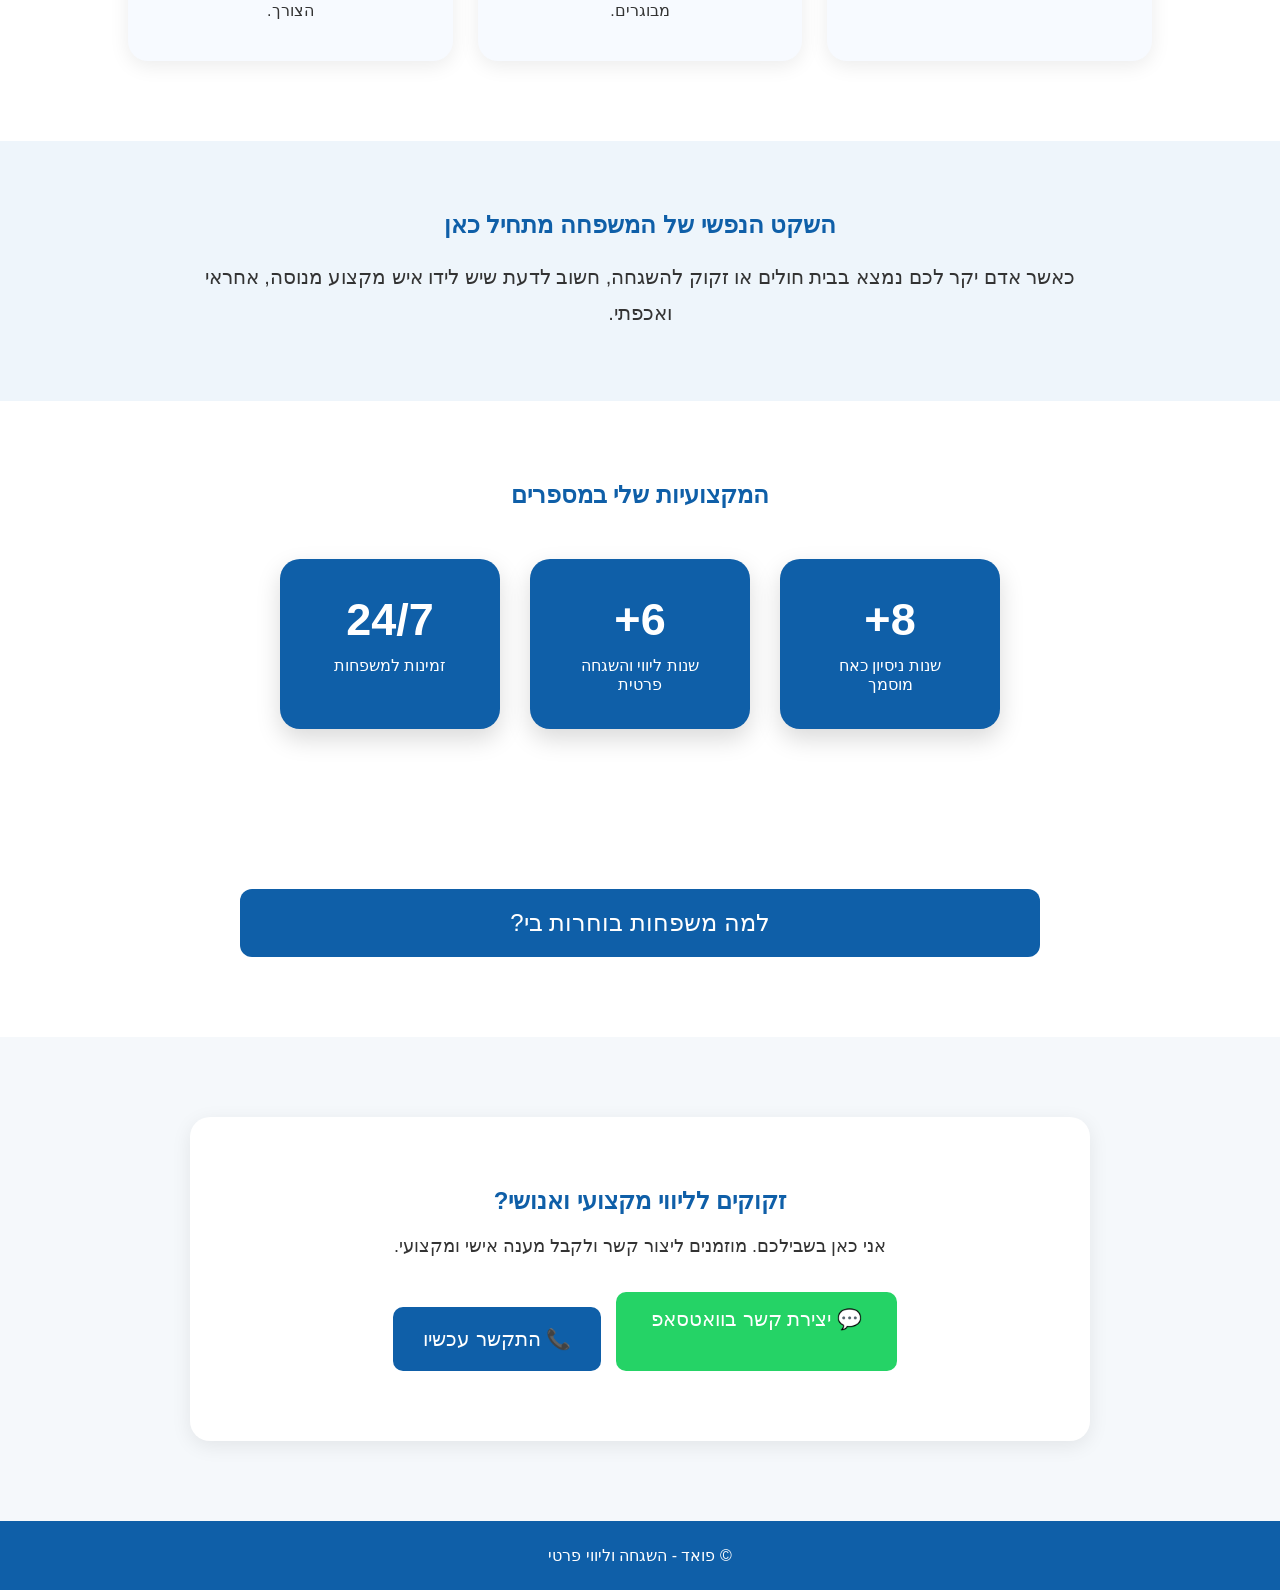
==== commit 2dbd69cd: "Improve mobile homepage and reviews button" ====
--- a/index.html
+++ b/index.html
@@ -58,7 +58,8 @@
 </h1>
 
 <a href="recommendations.html" class="reviews-btn">
-⭐ למה משפחות בוחרות בפואד?
+⭐ למה משפחות בוחרות בפואד?<br>
+לחצ לדעת 
 </a>
 
 <h3 class="hero-subtitle">
--- a/css/style.css
+++ b/css/style.css
@@ -1087,6 +1087,50 @@
     .navbar a{
         margin:8px 0;
     }
+
+    
+.reviews-btn{
+
+    display:inline-block;
+
+    margin:12px 0 18px;
+
+    padding:12px 24px;
+
+    background:rgba(255,255,255,0.12);
+
+    color:white;
+
+    border:2px solid rgba(255,255,255,0.25);
+
+    border-radius:30px;
+
+    text-decoration:none;
+
+    font-size:17px;
+
+    font-weight:700;
+
+    transition:0.3s;
+}
+
+.reviews-btn:hover{
+
+    background:white;
+
+    color:#0f5fa8;
+}
+
+.reviews-btn:hover{
+
+    background:#f4b400;
+
+    color:white;
+
+    transform:translateY(-2px);
+
+    box-shadow:0 6px 16px rgba(0,0,0,0.18);
+}
 }
 
 
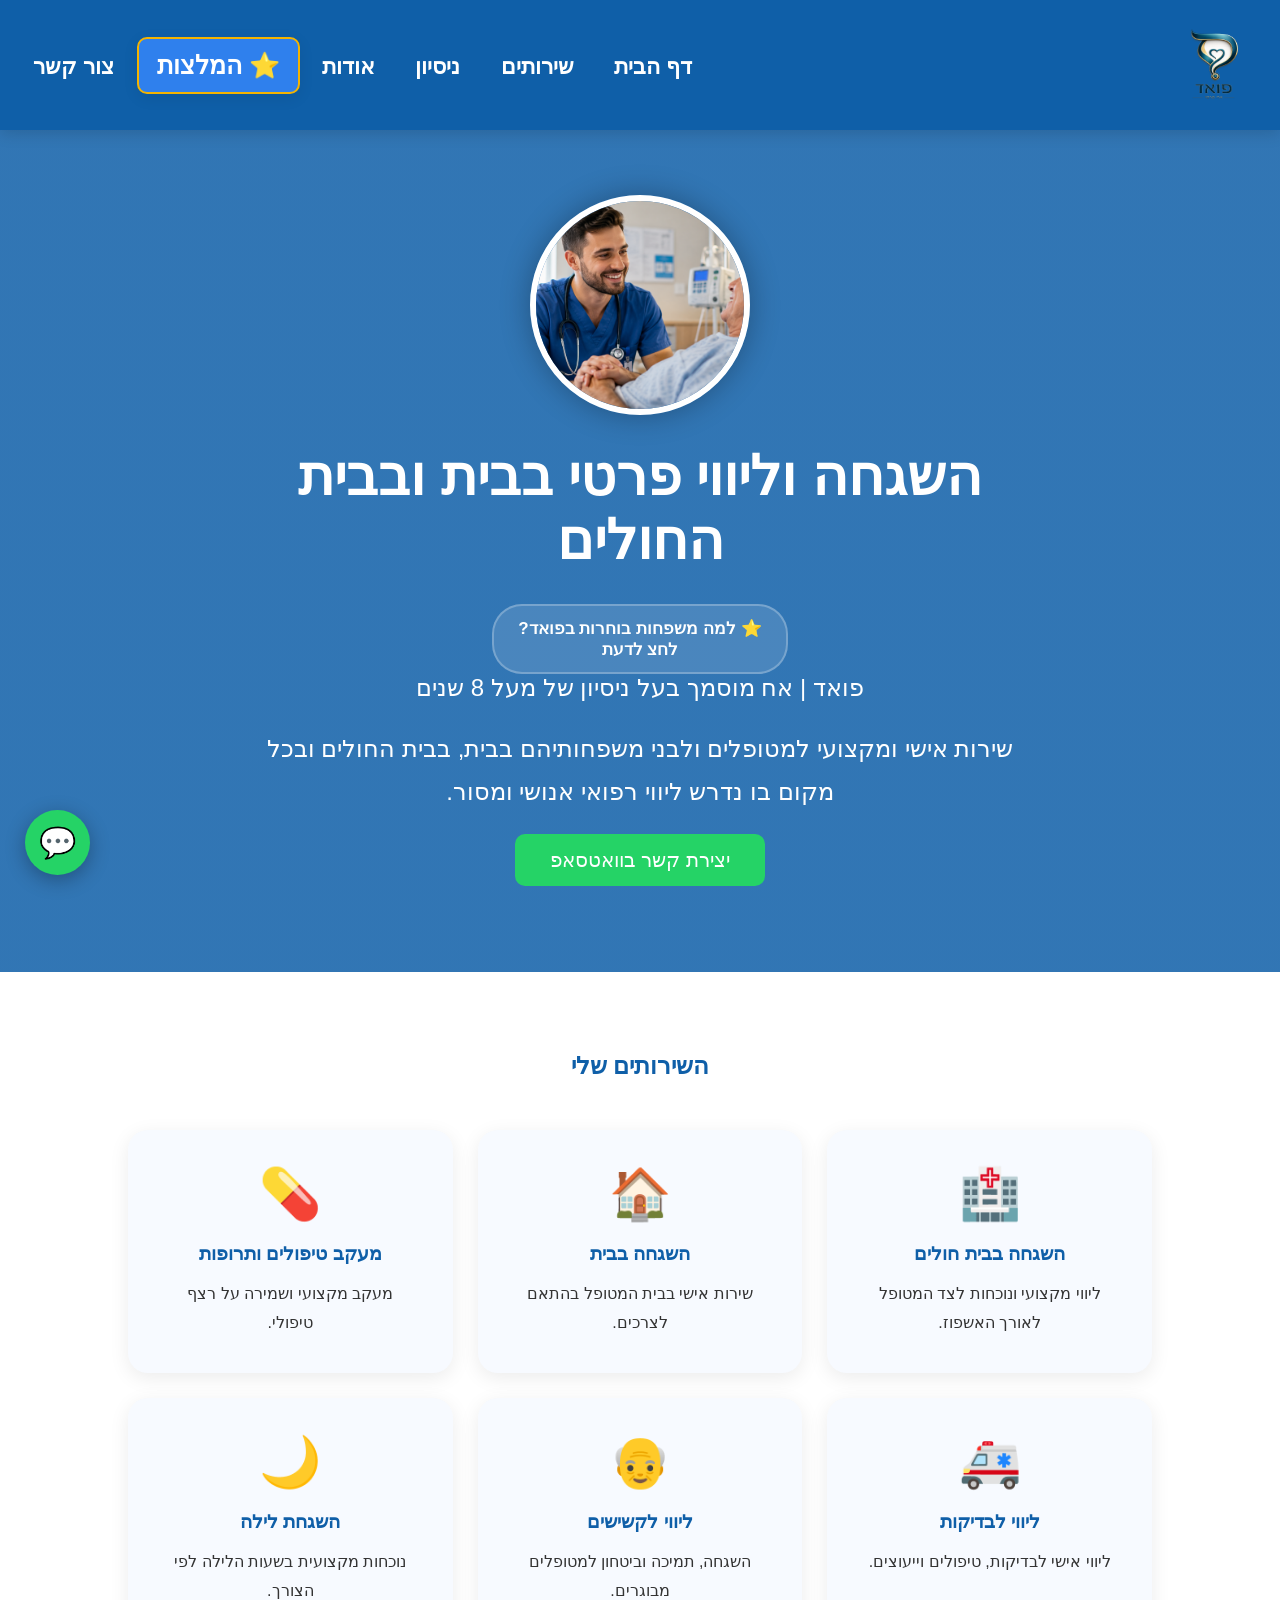
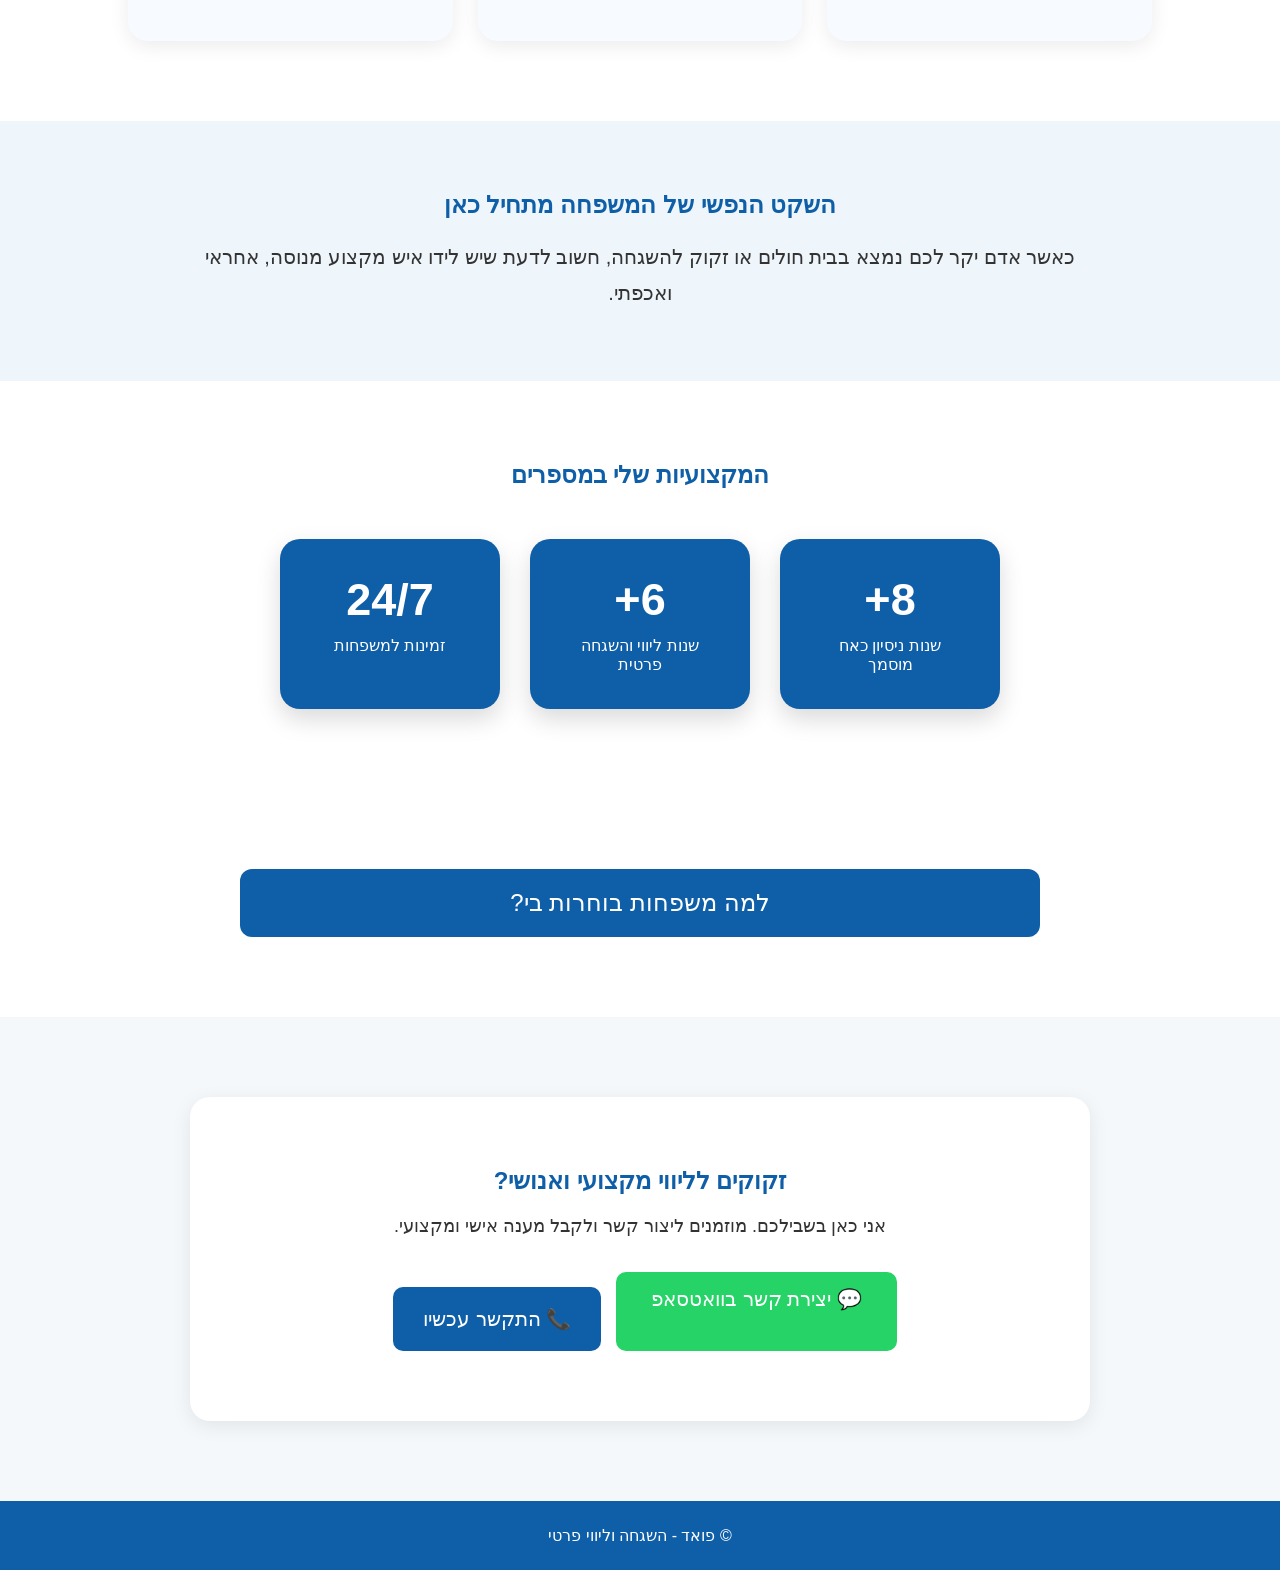
==== commit a6a85e4e: "fix mobile menu" ====
--- a/index.html
+++ b/index.html
@@ -18,7 +18,7 @@
   <div class="logo">
 
     <div class="logo-main">
-        🩺 פואד
+        <img src="images/Logo.jpeg" alt="" class="picLogo">
     </div>
 
     <div class="logo-sub">
--- a/css/style.css
+++ b/css/style.css
@@ -18,7 +18,7 @@
     justify-content:space-between;
     align-items:center;
 
-    padding:20px 10%;
+    padding:0px 15px;
     position:relative;
 }
 
@@ -69,7 +69,7 @@
 }
 
 .services{
-    padding:80px 10%;
+    padding:5px 10%;
 }
 
 .services h2{
@@ -126,7 +126,7 @@
     
     color:white;
 
-    min-height:80vh;
+  
 
     display:flex;
     justify-content:center;
@@ -137,6 +137,8 @@
 
 .hero-content{
     max-width:800px;
+    margin-top: -35px;
+     margin-bottom:0;
 }
 
 .profile-image{
@@ -318,9 +320,13 @@
 }
 
 .logo-sub{
-    font-size:12px;
-    opacity:0.9;
-    margin-top:3px;
+    display: none;
+}
+
+.picLogo{
+    height: 130px;
+    width: 100px;
+    display: block;
 }
 
 nav a{
@@ -669,9 +675,10 @@
 
     header{
         flex-direction:column;
-        gap:15px;
+        gap:10px;
         text-align:center;
     }
+
 
 
     nav a{
@@ -949,9 +956,11 @@
 
 @media (max-width:768px){
 
-    .hero{
-    min-height:auto;
-    padding:40px 15px;
+.hero{
+    min-height:unset;
+    height:auto;
+    padding-bottom:25px;
+    margin-bottom: 0;
 }
 
 .profile-image{
@@ -973,7 +982,7 @@
 .hero p{
     font-size:16px;
     line-height:1.6;
-    margin-bottom:20px;
+    margin-bottom:10px;
 }
 
 .reviews-btn{
@@ -1093,7 +1102,7 @@
 
     display:inline-block;
 
-    margin:12px 0 18px;
+    margin:10px 0 12px;
 
     padding:12px 24px;
 
@@ -1131,6 +1140,11 @@
 
     box-shadow:0 6px 16px rgba(0,0,0,0.18);
 }
+
+.whatsapp-btn{
+    display:inline-block;
+    margin-top:0;
+}
 }
 
 
@@ -1140,7 +1154,8 @@
 
     display:inline-block;
 
-    margin:12px 0 18px;
+    margin:12px 0 0px;
+     
 
     padding:12px 24px;
 
@@ -1161,12 +1176,6 @@
     transition:0.3s;
 }
 
-.reviews-btn:hover{
-
-    background:white;
-
-    color:#0f5fa8;
-}
 
 .reviews-btn:hover{
 
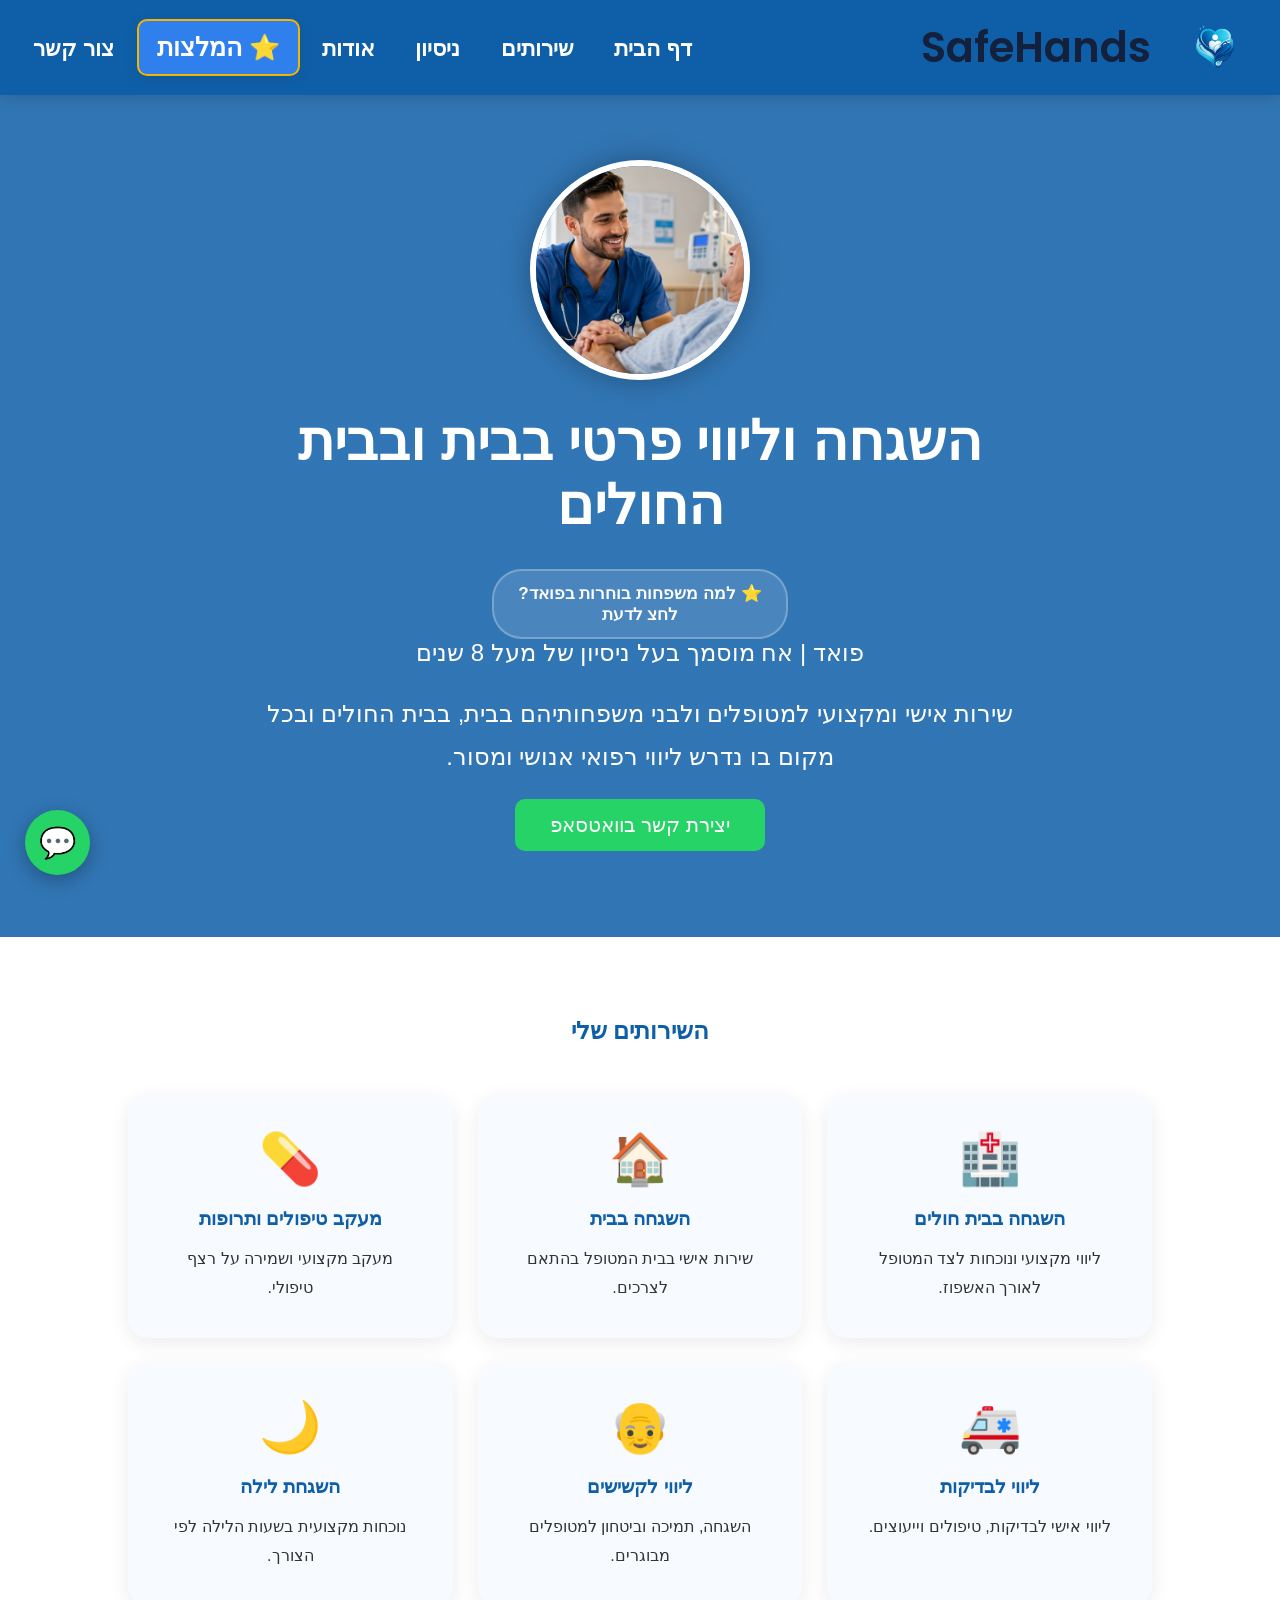
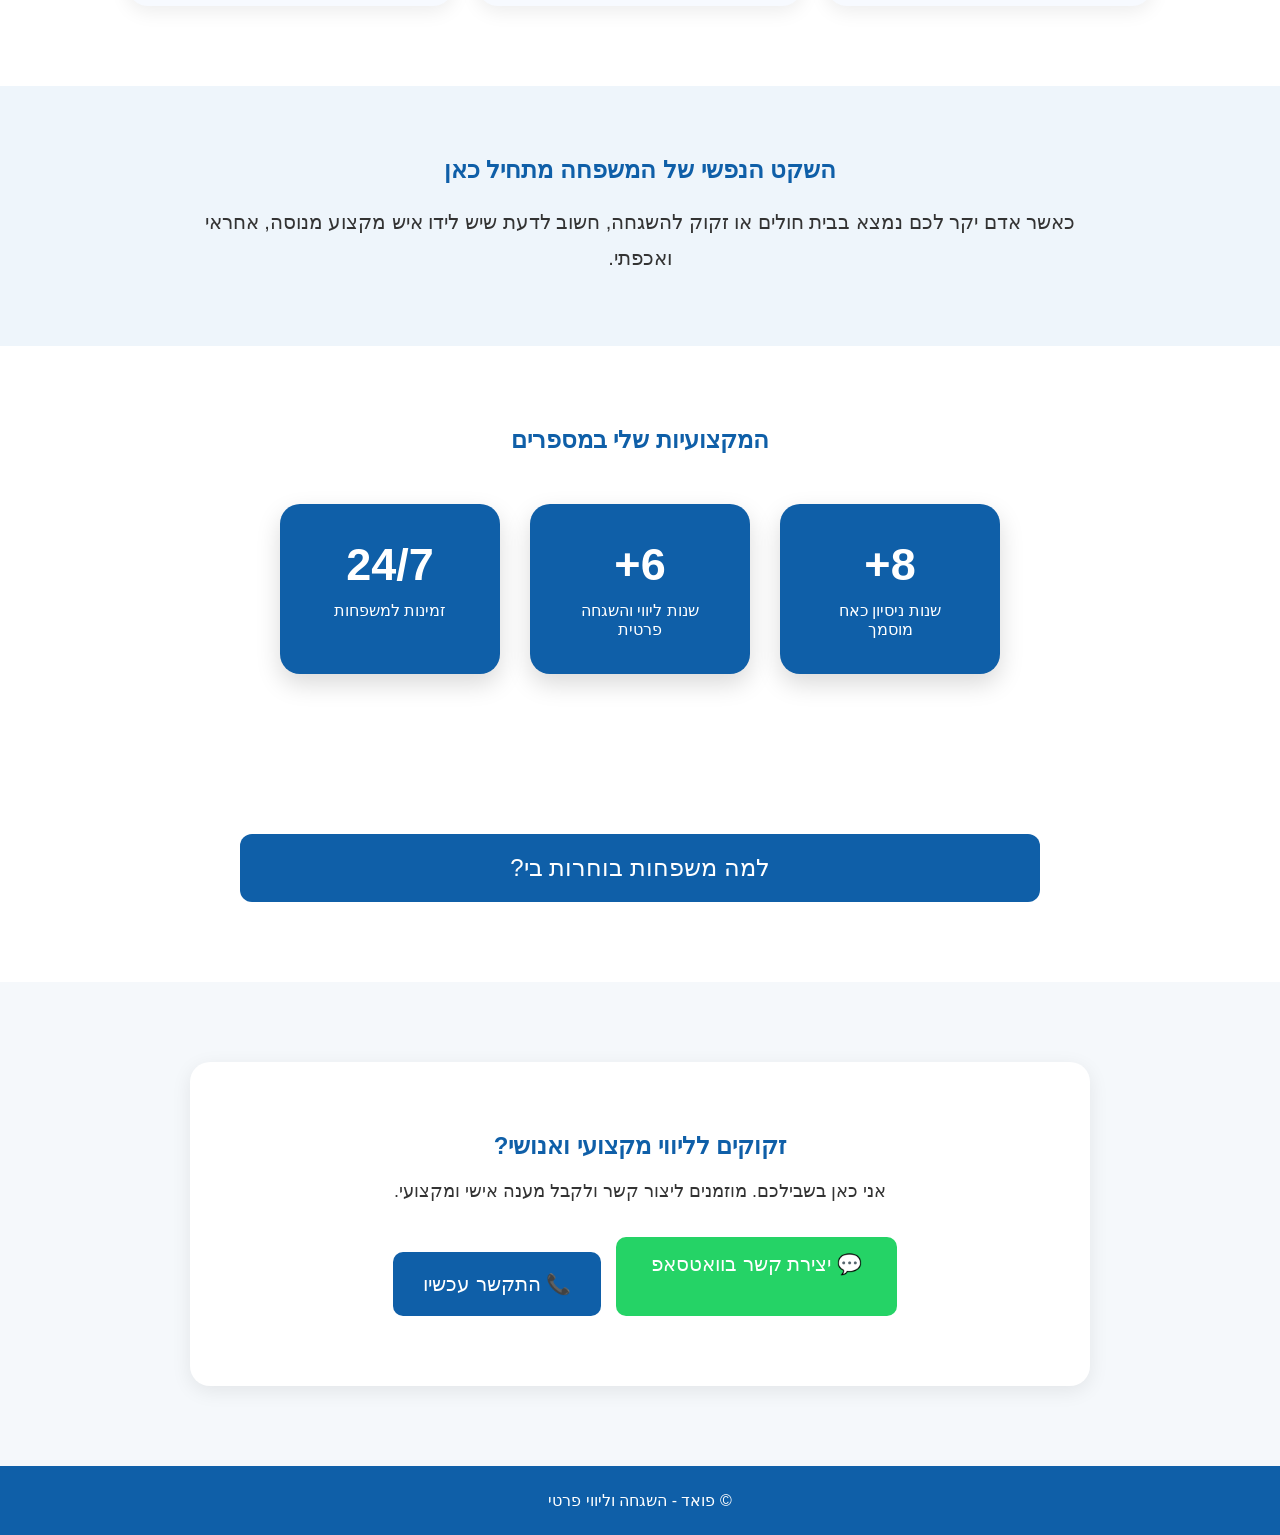
==== commit 86d8a0ef: "fix logo" ====
--- a/index.html
+++ b/index.html
@@ -6,6 +6,12 @@
     <title>פואד - השגחה וליווי פרטי</title>
 
     <link rel="stylesheet" href="css/style.css">
+
+    <link rel="preconnect" href="https://fonts.googleapis.com">
+<link rel="preconnect" href="https://fonts.gstatic.com" crossorigin>
+
+<link href="https://fonts.googleapis.com/css2?family=Montserrat:wght@600;700&display=swap" rel="stylesheet">
+<link href="https://fonts.googleapis.com/css2?family=Poppins:wght@600;700&display=swap" rel="stylesheet">
 </head>
 
 
@@ -16,15 +22,15 @@
 <header>
 
   <div class="logo">
-
-    <div class="logo-main">
-        <img src="images/Logo.jpeg" alt="" class="picLogo">
-    </div>
-
-    <div class="logo-sub">
-        אח מוסמך | השגחה וליווי פרטי
-    </div>
-
+    <img src="images/Logo.jpeg" alt="" class="picLogo">
+
+    <div class="logo-text">
+        <span class="logo-main">SafeHands</span>
+
+        <div class="logo-sub">
+            אח מוסמך | השגחה וליווי פרטי
+        </div>
+    </div>
 </div>
 
 <button class="menu-toggle">
--- a/css/style.css
+++ b/css/style.css
@@ -309,24 +309,34 @@
 
 .logo{
     display:flex;
+    align-items:center;
+    gap:14px;
+}
+.logo-text{
+    display:flex;
     flex-direction:column;
-}
+    justify-content:center;
+}
+
+
 
 .logo-main{
-    font-size:30px;
-    font-weight:bold;
-    line-height:1.2;
-    transition:0.3s;
-}
+   font-family: "Poppins", sans-serif;
+   font-weight: 600;
+    font-size:42px;
+   color: #14213D;
+    line-height:1;
+}
+
+
 
 .logo-sub{
     display: none;
 }
-
 .picLogo{
-    height: 130px;
-    width: 100px;
-    display: block;
+    width:100px;
+    height:95px;
+    object-fit:contain;
 }
 
 nav a{
